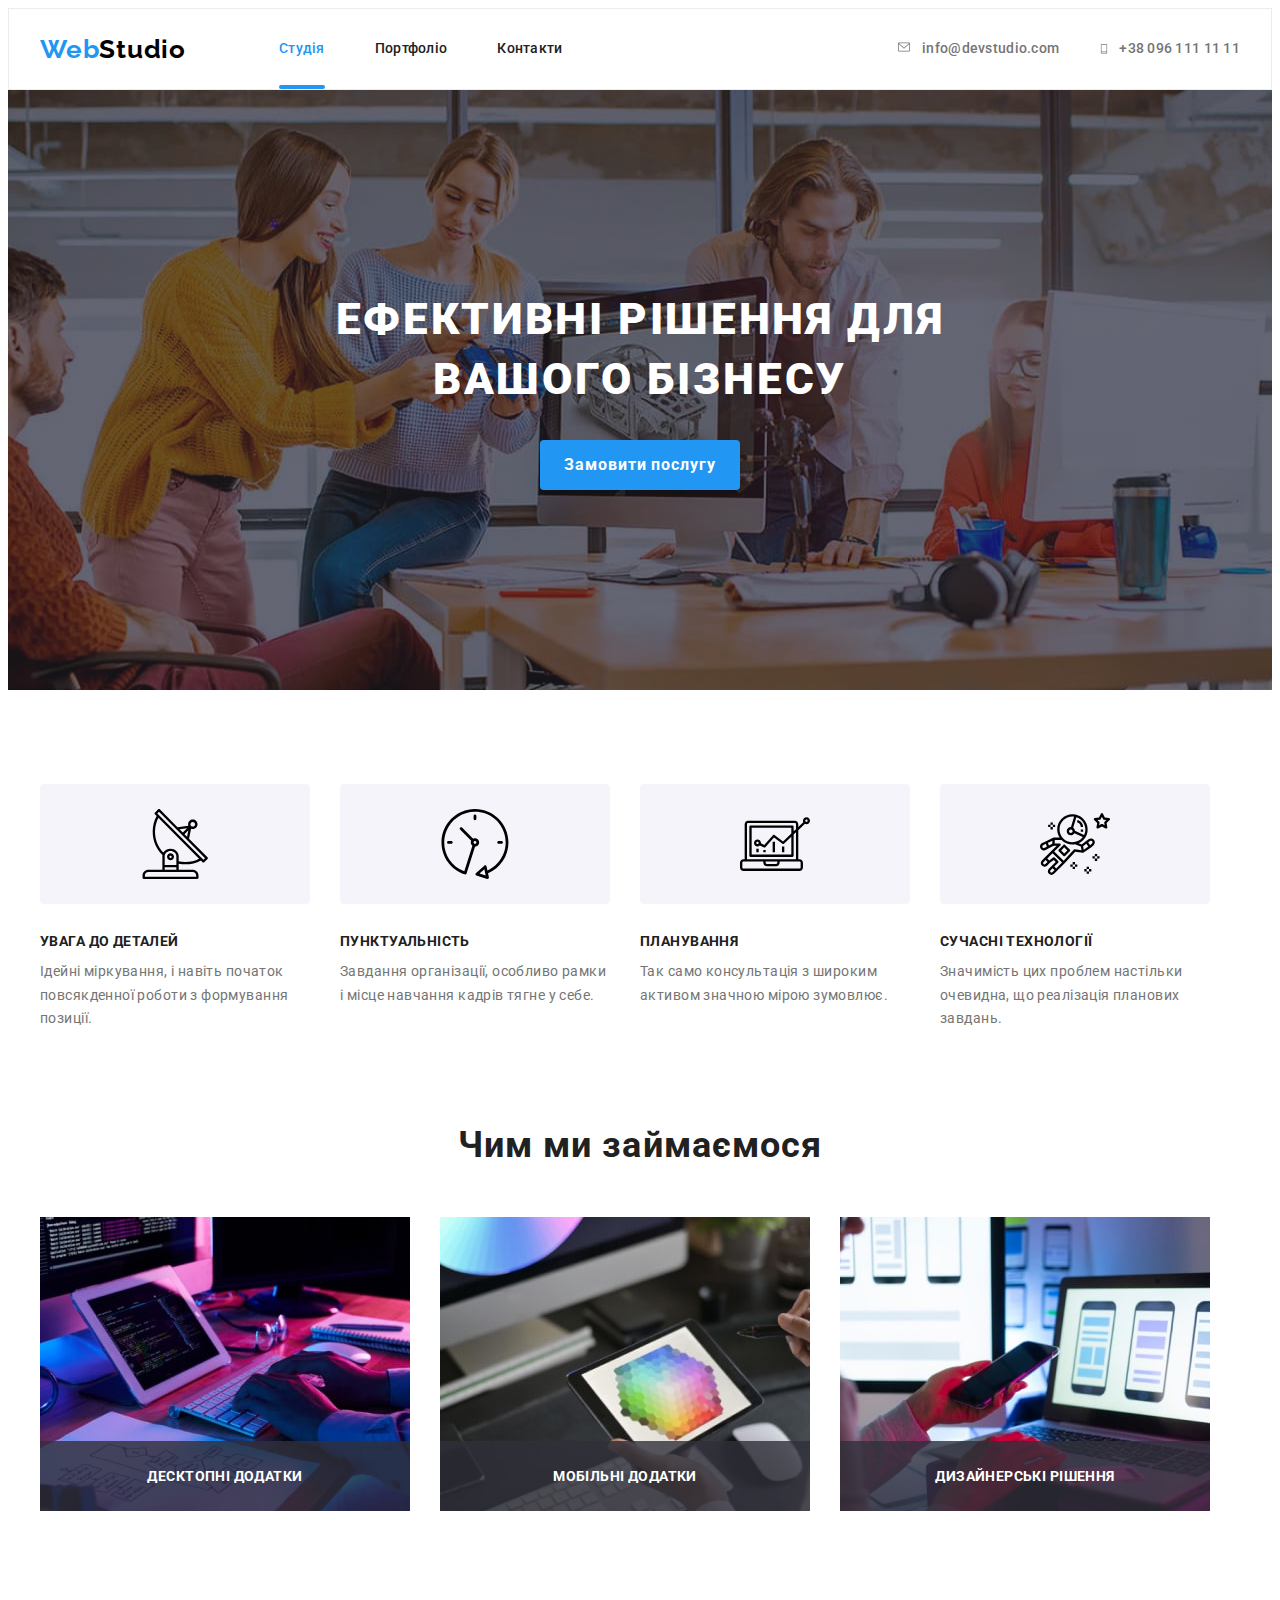
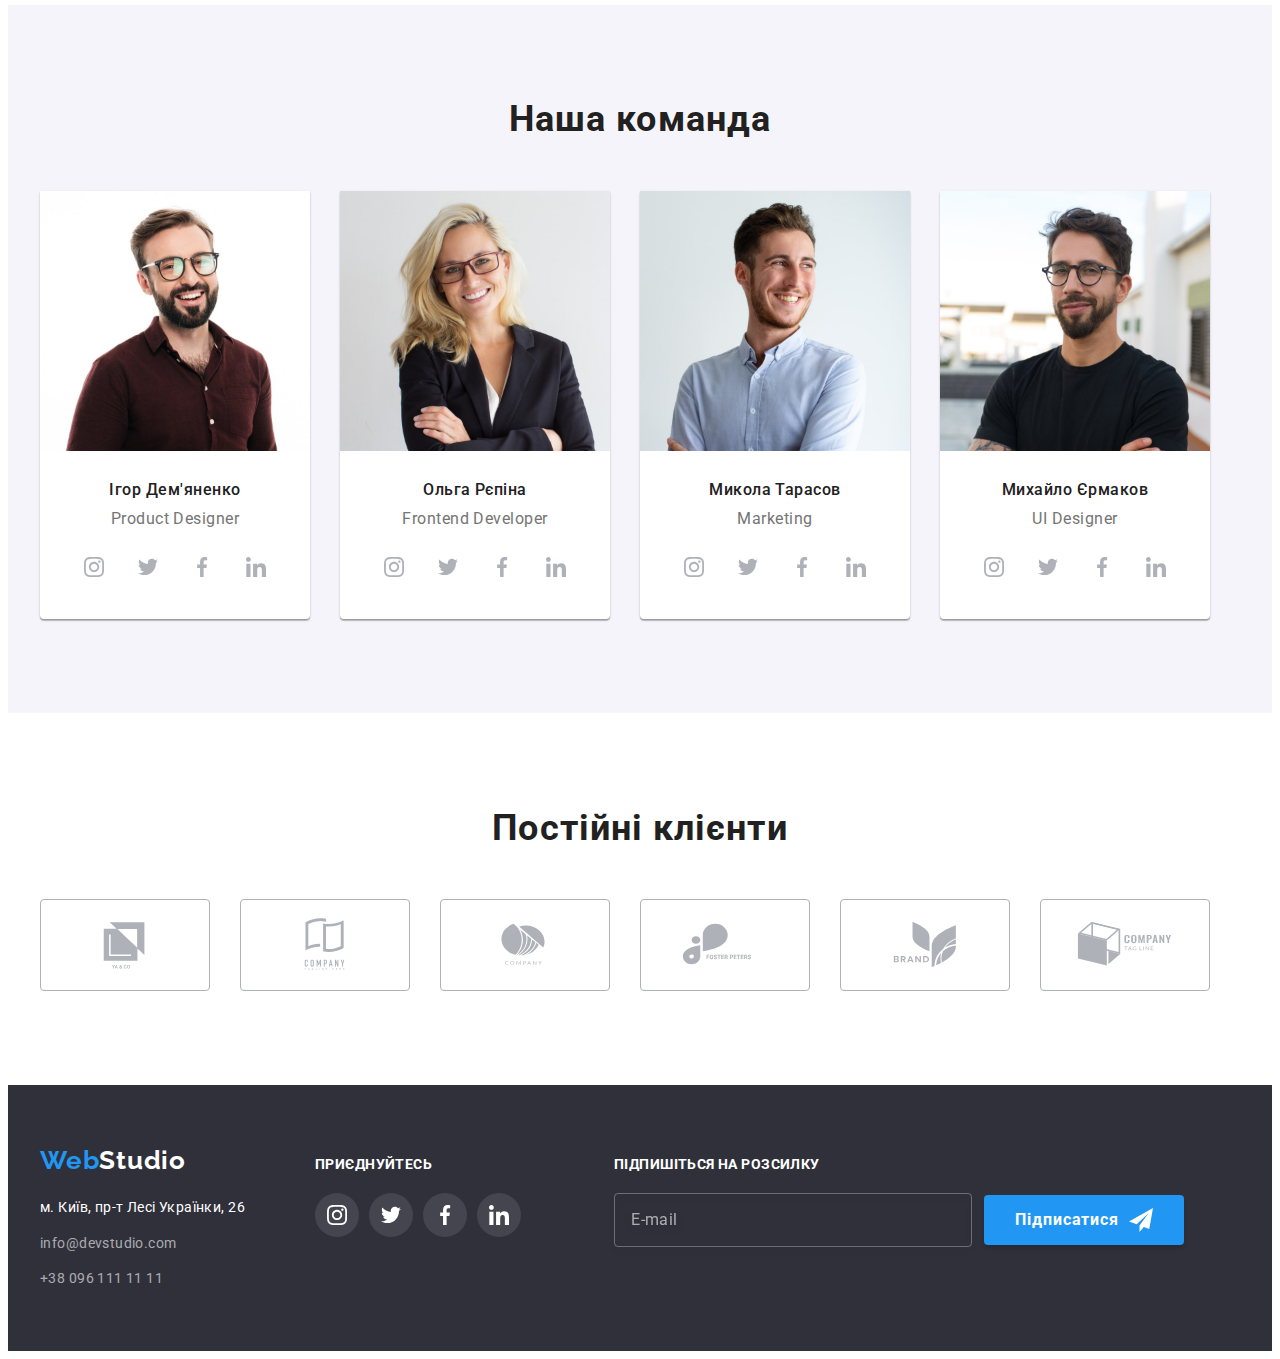
==== index.html @ 3e4cb51a "Add files via upload" ====
<!DOCTYPE html>
<html lang="uk">
<head>
    <meta charset="UTF-8">
    <meta http-equiv="X-UA-Compatible" content="IE=edge">
    <meta name="viewport" content="width=device-width, initial-scale=1.0">
    <title>Домашнє завдання 1 </title>
    
    <link rel="preconnect" href="https://fonts.googleapis.com">
    <link rel="preconnect" href="https://fonts.gstatic.com" crossorigin>
    <link href="https://fonts.googleapis.com/css2?family=Raleway:wght@700&family=Roboto:wght@400;500;700;900&display=swap"
        rel="stylesheet">
    <link rel="stylesheet" href="https://cdnjs.cloudflare.com/ajax/libs/modern-normalize/1.1.0/modern-normalize.min.css"
        integrity="sha512-wpPYUAdjBVSE4KJnH1VR1HeZfpl1ub8YT/NKx4PuQ5NmX2tKuGu6U/JRp5y+Y8XG2tV+wKQpNHVUX03MfMFn9Q=="
        crossorigin="anonymous" referrerpolicy="no-referrer" />
    <link rel="stylesheet" href="./styles.css">
    
</head>
<body>
    <header>
        <div class="container">
             <a href="" class="logo"> 
                <span class="logo-span"> Web</span>Studio
            </a>
            <nav>
               
               <ul class="header-link list">
                 <li class="link-line-header "><a href="./index.html"class="header-link-list current list  ">Студія</a>
                
                </li>
                 <li class="link-line-header"><a href="./portfolio.html"class="header-link-list  list">Портфоліо</a>
                 
                </li>
                 <li class="link-line-header"><a href=""class="header-link-list list ">Контакти</a>
                 
                </li>
               </ul>
            
             </nav>
        <div class="header-cont">
            <a href="mailto:info@devstudio.com" class="header-cont-soc-link-mail link">
            <svg width="16" height="12" class="header-cont-soc-items">
                <use href="./images/icons.svg.svg#icon-mail">
        
                </use>
            </svg>
             info@devstudio.com 
           </a>
         
         <a href="tel:+380961111111" class="header-cont-soc-link-tel link">
            <svg width="10" height="16" class="header-cont-soc-items">
                <use href="./images/icons.svg.svg#icon-tel">
        
                </use>
                
            </svg>
            +38 096 111 11 11
         </a>       
        </div>
    </header>
    <main>
        
        <section class="hero">
            <div class="container">
            <h1 class="title">
                Ефективні рішення для вашого бізнесу
            </h1>
            <button type="button" class="hero-btn btn" data-modal-open >
                Замовити послугу
            </button>
            </div>
        </section>
        
        <section class="about">
           <div class="container">
           <ul class="about-list">
            <li class="list about-list-hero">
                <a href="#" class="about-soc-link link">
                    <svg width="70" height="70" class="about-soc-items">
                        <use href="./images/icons.svg.svg#icon-About-1">
                
                        </use>
                    </svg>
                </a>
                <h3 class="about-title">УВАГА ДО ДЕТАЛЕЙ</h3>
                <p class="about-sub-title">Ідейні міркування, і навіть початок повсякденної роботи з формування позиції.</p>
            </li>
            <li class="list about-list-hero">
                <a href="#" class="about-soc-link link">
                    <svg width="70" height="70" class="about-soc-items">
                        <use href="./images/icons.svg.svg#icon-about-2">
                
                        </use>
                    </svg>
                </a>
                <h3 class="about-title">ПУНКТУАЛЬНІСТЬ</h3>
                <p class="about-sub-title">Завдання організації, особливо рамки і місце навчання кадрів тягне у себе.</p>
            </li>
            <li class="list about-list-hero">
                <a href="#" class="about-soc-link link">
                    <svg width="70" height="70" class="about-soc-items">
                        <use href="./images/icons.svg.svg#icon-about-3">
                
                        </use>
                    </svg>
                </a>
                <h3 class="about-title">ПЛАНУВАННЯ</h3>
                <p class="about-sub-title">Так само консультація з широким активом значною мірою зумовлює.</p>
            </li>
            <li class="list about-list-hero">
                <a href="#" class="about-soc-link link">
                    <svg width="70" height="70" class="about-soc-items">
                        <use href="./images/icons.svg.svg#icon-about-4">
                
                        </use>
                    </svg>
                </a>
                <h3 class="about-title">СУЧАСНІ ТЕХНОЛОГІЇ</h3>
                <p class="about-sub-title">Значимість цих проблем настільки очевидна, що реалізація планових завдань.</p>
            </li>
           </ul>
           </div>
        </section>
        <section class="about-us ">
            <div class="container">
            <h2 class="about-us-title">Чим ми займаємося</h2>
            <ul class="list img-list">
                <li class="img-about"> <img src="images/img-1.jpg" alt="Картинка де пишемо код" width="370" class="about-img img">
                <p class="text-img-about">Десктопні додатки</p>
                </li>
                <li class="img-about"> <img src="images/img-2.jpg" alt="Картинка де вибираємо колір" width="370" class="about-img img">
                <p class="text-img-about">Мобільні додатки</p>
                </li>
                <li class="img-about"> <img src="images/img-3.jpg" alt="Картинка де порівнюємо макет з написаним" width="370" class="about-img img">
                <p class="text-img-about">Дизайнерські рішення</p>
                </li>
                
            </ul>
            </div>
        </section>
        <section class="team">
            <div class="container">
            <h2 class="team-title"> Наша команда</h2>
                <ul class="list team-about">
                    <li class="team-list">
                        <img src="images/people_1-min.jpg" alt="Фото Ігор Дем'яненко" width="270" class="team-img img">
                        <div class="team-hero">
                        <h3 class="team-name">Ігор Дем'яненко</h3>
                        <p class="team-work">Product Designer</p>
                        <ul class="team-soc-list list">
                            <li class="team-soc-items">
                                <a href="#" class="team-soc-link link"> 
                                <svg width="20" height="20" class="soc-items">
                                     <use href="./images/icons.svg.svg#icon-instagram">
                                     </use>
                                </svg>
                                </a>
                            </li>
                            <li class="team-soc-items">
                                <a href="#" class="team-soc-link link">
                                <svg width="20" height="20" class="soc-items">
                                    <use href="./images/icons.svg.svg#icon-twitter">

                                    </use>
                                </svg>
                                </a>
                            </li>
                            <li class="team-soc-items">
                                <a href="#" class="team-soc-link link">
                                <svg width="20" height="20" class="soc-items">
                                    <use href="./images/icons.svg.svg#icon-facebook">

                                    </use>
                                </svg>
                                </a>
                            </li>
                            <li class="team-soc-items">
                                <a href="#" class="team-soc-link link">
                                <svg width="20" height="20" class="soc-items">
                                    <use href="./images/icons.svg.svg#icon-linkedin">

                                    </use>
                                </svg>
                                </a>
                            </li>
                        </ul>
                        </div>
                    </li>
                    <li class="team-list">
                        <img src="images/people_2-min.jpg" alt="Фото Ольга Рєпіна" width="270" class="team-img img">
                        <div class="team-hero">
                        <h3 class="team-name">Ольга Рєпіна</h3>
                        <p class="team-work">Frontend Developer</p>
                        <ul class="team-soc-list list">
                            <li class="team-soc-items">
                                <a href="#" class="team-soc-link link">
                                    <svg width="20" height="20" class="soc-items">
                                        <use href="./images/icons.svg.svg#icon-instagram">
                                        </use>
                                    </svg>
                                </a>
                            </li>
                            <li class="team-soc-items">
                                <a href="#" class="team-soc-link link">
                                    <svg width="20" height="20" class="soc-items">
                                        <use href="./images/icons.svg.svg#icon-twitter">
                        
                                        </use>
                                    </svg>
                                </a>
                            </li>
                            <li class="team-soc-items">
                                <a href="#" class="team-soc-link link">
                                    <svg width="20" height="20" class="soc-items">
                                        <use href="./images/icons.svg.svg#icon-facebook">
                        
                                        </use>
                                    </svg>
                                </a>
                            </li>
                            <li class="team-soc-items">
                                <a href="#" class="team-soc-link link">
                                    <svg width="20" height="20" class="soc-items">
                                        <use href="./images/icons.svg.svg#icon-linkedin">
                        
                                        </use>
                                    </svg>
                                </a>
                            </li>
                        </ul>
                        </div>
                    </li>
                    <li class="team-list">
                        <img src="images/people_3-min.jpg" alt="Фото Микола Тарасов" width="270" class="team-img img">
                        <div class="team-hero">
                        <h3 class="team-name">Микола Тарасов</h3>
                        <p class="team-work">Marketing</p>
                        <ul class="team-soc-list list">
                            <li class="team-soc-items">
                                <a href="#" class="team-soc-link link">
                                    <svg width="20" height="20" class="soc-items">
                                        <use href="./images/icons.svg.svg#icon-instagram">
                                        </use>
                                    </svg>
                                </a>
                            </li>
                            <li class="team-soc-items">
                                <a href="#" class="team-soc-link link">
                                    <svg width="20" height="20" class="soc-items">
                                        <use href="./images/icons.svg.svg#icon-twitter">
                        
                                        </use>
                                    </svg>
                                </a>
                            </li>
                            <li class="team-soc-items">
                                <a href="#" class="team-soc-link link">
                                    <svg width="20" height="20" class="soc-items">
                                        <use href="./images/icons.svg.svg#icon-facebook">
                        
                                        </use>
                                    </svg>
                                </a>
                            </li>
                            <li class="team-soc-items">
                                <a href="#" class="team-soc-link link">
                                    <svg width="20" height="20" class="soc-items">
                                        <use href="./images/icons.svg.svg#icon-linkedin">
                        
                                        </use>
                                    </svg>
                                </a>
                            </li>
                        </ul>
                        </div>
                    </li>
                    <li class="team-list">
                        <img src="images/people_4-min.jpg" alt="Фото Михайло Єрмаков" width="270" class="team-img img">
                        <div class="team-hero">
                        <h3 class="team-name">Михайло Єрмаков</h3>
                        <p class="team-work">UI Designer</p>
                        <ul class="team-soc-list list">
                            <li class="team-soc-items">
                                <a href="#" class="team-soc-link link">
                                    <svg width="20" height="20" class="soc-items">
                                        <use href="./images/icons.svg.svg#icon-instagram">
                                        </use>
                                    </svg>
                                </a>
                            </li>
                            <li class="team-soc-items">
                                <a href="#" class="team-soc-link link">
                                    <svg width="20" height="20" class="soc-items">
                                        <use href="./images/icons.svg.svg#icon-twitter">
                        
                                        </use>
                                    </svg>
                                </a>
                            </li>
                            <li class="team-soc-items">
                                <a href="#" class="team-soc-link link">
                                    <svg width="20" height="20" class="soc-items">
                                        <use href="./images/icons.svg.svg#icon-facebook">
                        
                                        </use>
                                    </svg>
                                </a>
                            </li>
                            <li class="team-soc-items">
                                <a href="#" class="team-soc-link link">
                                    <svg width="20" height="20" class="soc-items">
                                        <use href="./images/icons.svg.svg#icon-linkedin">
                        
                                        </use>
                                    </svg>
                                </a>
                            </li>
                        </ul>
                        </div>
                    </li>
                </ul>
            </div>
        </section>
        <section class="partners">
            <div class="container">
                <h2 class="partners-title"> Постійні клієнти </h2>
                <ul class="partners-list list">
                    <li class="partners-items">
                        <a href="#" class="partners-logo-link link">
                            <svg width="106" height="60" class="logo-items">
                        <use href="./images/icons.svg.svg#icon-partners-1">
                        </svg>
                        </use>
                        </a>
                    </li>
                    <li class="partners-items">
                        <a href="#" class="partners-logo-link link">
                            <svg width="106" height="60" class="logo-items">
                                <use href="./images/icons.svg.svg#icon-partners-2">
                            </svg>
                            </use>
                        </a>
                    </li>
                    <li class="partners-items">
                        <a href="#" class="partners-logo-link link">
                            <svg width="106" height="60" class="logo-items">
                                <use href="./images/icons.svg.svg#icon-partners-3">
                            </svg>
                            </use>
                        </a>
                    </li>
                    <li class="partners-items">
                        <a href="#" class="partners-logo-link link">
                            <svg width="106" height="60" class="logo-items">
                                <use href="./images/icons.svg.svg#icon-partners-4">
                            </svg>
                            </use>
                        </a>
                    </li>
                    <li class="partners-items">
                        <a href="#" class="partners-logo-link link">
                            <svg width="106" height="60" class="logo-items">
                                <use href="./images/icons.svg.svg#icon-partners-5">
                            </svg>
                            </use>
                        </a>
                    </li>
                    <li class="partners-items">
                        <a href="#" class="partners-logo-link link">
                            <svg width="106" height="60" class="logo-items">
                                <use href="./images/icons.svg.svg#icon-partners-6">
                            </svg>
                            </use>
                        </a>
                    </li>
                </ul>
            </div>
        </section>
    </main>
    <footer class="footer">
    <div class="container footer-dop">
            <div class="container-logo">
        <a class="logo-footer" href="">
            <span class="logo-span">Web</span>Studio
        </a>
        <address class="address address-hero">
            м. Київ, пр-т Лесі Українки, 26
        </address>
        <address>
            <a href="mailto:info@devstudio.com" class="footer-contact address-hero">info@devstudio.com</a>
            <a href="tel:+380961111111" class="footer-contact address-hero">+38 096 111 11 11</a>
        </address>
        </div>
        <div class="container-footer">
            <p class="footer-title">ПРИЄДНУЙТЕСЬ</p>
            <ul class="footer-soc list">
                
            <li class="footer-soc-items">
                <a href="#" class="footer-soc-link link">
                    <svg width="20" height="20" class="soc-items">
                        <use href="./images/icons.svg.svg#icon-instagram">
                        </use>
                    </svg>
                </a>
            </li>
            <li class="footer-soc-items">
                <a href="#" class="footer-soc-link link">
                    <svg width="20" height="20" class="soc-items">
                        <use href="./images/icons.svg.svg#icon-twitter">
            
                        </use>
                    </svg>
                </a>
            </li>
            <li class="footer-soc-items">
                <a href="#" class="footer-soc-link link">
                    <svg width="20" height="20" class="soc-items">
                        <use href="./images/icons.svg.svg#icon-facebook">
            
                        </use>
                    </svg>
                </a>
            </li>
            <li class="footer-soc-items">
                <a href="#" class="footer-soc-link link">
                    <svg width="20" height="20" class="soc-items">
                        <use href="./images/icons.svg.svg#icon-linkedin">
            
                        </use>
                    </svg>
                </a>
            </li>
            </ul>
        
        </div>
        <form action="">
            <div class="footer-soc-mail">
            <p class="footer-title">Підпишіться на розсилку</p>
            <div class="footer-mail">
            <input placeholder="E-mail" type="mail" id="mail" name="mail" class="footer-soc-mail-input">
            <button type="submit" class="button hero-btn footer-soc-mail-button">Підписатися
                <svg width="24" height="24" class="footer-soc-mail-svg">
                <use href="./images/icons.svg.svg#icon-send">
            
                </use>
            </svg>
            </button>
            </div>
        </div>

        </form>
    </footer>
    <div  class="backdrop is-hidden " data-modal>
        <div class="modal">
            <button class=" modal-close btn">
                <svg width="18" height="18" class="modal-svg-close" data-modal-close>
                    <use href="./images/icons.svg.svg#icon-close-modal">

                    </use>
                </svg>
            </button>
            <p class="modal-hedding">Залиште свої дані, ми вам передзвонимо</p>
            <form action="">
                <div class="modal-input-group">
                <label for="name">Ім'я</label>
                <div class="modal-svg">
                <input type="text" class="modal-input" name="name" id="name" required>
                
                <svg width="15" height="12" class="modal-input-items">
                 <use href="./images/icons.svg.svg#icon-modal-name">
            
                 </use>
                </svg>
                </div>
                </div>
                <div class="modal-input-group">
                <label for="tel">Телефон</label>
                <div class="modal-svg">
                <input type="tel" class="modal-input" name="tel" id="tel" required>
                <svg width="15" height="12" class="modal-input-items">
                    <use href="./images/icons.svg.svg#icon-modal-tel">
                
                    </use>
                </svg>
                </div>
                </div>
                <div class="modal-input-group">
                <label for="mail">Пошта</label>
                <div class="modal-svg">
                <input type="email" class="modal-input" name="mail" id="mail" required>
                <svg width="15" height="12" class="modal-input-items">
                    <use href="./images/icons.svg.svg#icon-modal-mail">
                
                    </use>
                </svg>
                </div>
                </div>
                <div class="modal-input-group">
                <label for="coment">Коментар</label>
                <textarea class="modal-coment" name="coment" id="coment" placeholder="Введіть текст"></textarea>
                </div>
                <div class="modal-input-group ">
                    <input type="checkbox" name="politic" id="politic" class="modal-politic-check visually-hidden"  >
                    <label for="politic" class="modal-politic">Погоджуюся з розсилкою та приймаю <a href="" class="modal-politic-contract">Умови договору</a></label>
                    
                </div>
                <button type="submit" class="hero-btn btn-modal button">Відправити</button>
            </form>
        </div>
        
    </div>
    <script src="./modal.js">

    </script>
</body>
</html>
---- styles.css ----
p, 
h1, 
h2,
h3, 
h4, 
h5, 
h6 {
    margin: 0px;
}

ul, 
ol{
    margin: 0px;
    padding-left: 0px;
}

img{
    display: block;
}

body {
    font-family: "Roboto", sans-serif;
    color: #212121;
}

.container {
    width: 1200px;
    padding: 0px 15px;
    margin: 0 auto;
}

:root{
    --link-color: #2196F3; 
    --primery-color: #FFFFFF;
    --time-function: cubic-bezier(0.4, 0, 0.2, 1);
    
}
a{
    text-decoration: none;
    display: block;
 
}
.list{
    list-style: none;
   
}

button {
    cursor: pointer;
    border: none;
    
}

.visually-hidden {
    position: absolute;
    width: 1px;
    height: 1px;
    margin: -1px;
    border: 0;
    padding: 0;
    white-space: nowrap;
    overflow: hidden;
    opacity: 0;
}
/* -----------HEADER----------- */

header{
    
    
    border: 1px solid #ECECEC;
}

header .container{
    display: flex;
    align-items: center;
}

.logo{
    font-family: 'Raleway';
    font-weight: 700;
    font-size: 26px;
    line-height: 1.19;
    letter-spacing: 0.03em;
    color: #000000;
    margin-right: 93px;
}
.logo-span{
    color:var(--link-color);
}

.header-link-list {
        font-family: 'Roboto';
        font-weight: 500;
        font-size: 14px;
        line-height: 1.14;
        letter-spacing: 0.02em;
        color: #212121;
        padding: 32px 0;
        display: block;
        position: relative;
}




.link-line-header{
    position: relative;
}

.header-cont-soc-items:hover,
.header-cont-soc-items:focus{
    color:var(--link-color);
}

.header-link{
        font-family: 'Roboto';
        font-weight: 500;
        font-size: 14px;
        line-height: 1.14;
        letter-spacing: 0.02em;
        color: #757575;
        display: flex;
       
       
        
}

.header-link >li:not(:last-child) {
    margin-right: 50px;
}


.header-link-list:focus,
.header-link-list:hover{
    color: var(--link-color);
}

.current{
    content: '';
    color: #2196F3;
       

}


.header-link-list.current::after{
     content: '';
        position: absolute;
        width: 100%;
        height: 4px;
        color: #2196F3;
        background-color: #2196F3;
        border-radius: 2px;
        bottom: 0;
        left: 0;
      opacity: 1;
}


.header-cont{
    margin-left: auto;
    display: flex;
}

.header-cont-soc-link-tel{
    display: flex;
    color: #757575;
    font-family: 'Roboto';
    font-weight: 500;
    font-size: 14px;
    line-height: 1.14;
    letter-spacing: 0.02em;
    transition: color 250ms var(--time-function), background-color 250ms var(--time-function), box-shadow 250ms var(--time-function);
    
        
}

.header-cont-soc-link-mail {
    display: flex;
    color: #757575;
    font-family: 'Roboto';
    font-weight: 500;
    font-size: 14px;
    line-height: 1.14;
    letter-spacing: 0.02em;
    margin-right: 40px;
    transition: color 250ms var(--time-function), background-color 250ms var(--time-function), box-shadow 250ms var(--time-function);
   
     
}

.header-cont-soc-link-mail:hover,
.header-cont-soc-link-mail:focus{
    color: var(--link-color);
}

.header-cont-soc-link-tel:hover,
.header-cont-soc-link-tel:focus{
    color: var(--link-color);
}

.header-cont-soc-items{
    fill: currentColor;
    margin-right: 10px;
    transition: color 250ms var(--time-function), background-color 250ms var(--time-function), box-shadow 250ms var(--time-function);}


/* ----------MAIN---------- */

.hero{
    background: #2F303A;
    padding-top: 200px;
    padding-bottom: 200px;
    background-image: linear-gradient(rgba(47, 48, 58, 0.4), rgba(47, 48, 58, 0.4)),
     url("./images/background-img-hero.jpg");
    background-repeat: no-repeat;
    background-size: cover;
    background-position: center;
    background-color: #C4C4C4;;
    
    
}
.title{
        font-weight: 900;
        font-size: 44px;
        line-height: 1.36;
        text-align: center;
        letter-spacing: 0.06em;
        text-transform: uppercase;
        color: var(--primery-color);
        max-width: 696px;
        margin: 0 auto;
        margin-bottom: 30px;

        
}

.hero-btn{
        font-family: 'Roboto';
        font-style: normal;
        font-weight: 700;
        font-size: 16px;
        line-height: 1.88;
        align-items: center;
        text-align: center;
        letter-spacing: 0.06em;
        color: var(--primery-color);
        min-width: 200px;
        margin: 0 auto;
        box-shadow: 0px 4px 4px rgba(0, 0, 0, 0.15);
        height: 50px;
        background-color: #2196F3;
    transition: color 250ms var(--time-function), background-color 250ms var(--time-function), box-shadow 250ms var(--time-function);
}

button{
    border-radius: 4px;
    display: block;
    
    
    
}

.hero-btn:hover,
.hero-btn:focus{
    background: #188CE8;
    box-shadow: 0px 4px 4px rgba(0, 0, 0, 0.15);
    border-radius: 4px;
}

/* -----------ABOUT----------- */

.about{
    padding-top: 94px;
    padding-bottom: 94px;
    
    
    
}

.about-list{
    display: flex;
}

.about-list>.list:not(:last-child){
    margin-right: 30px;
}
.about-title{
        font-size: 14px;
        line-height: 1.14;
        letter-spacing: 0.03em;
        text-transform: uppercase;
        margin-bottom: 10px;
}
.about-sub-title{
        font-size: 14px;
        line-height: 1.71;
        letter-spacing: 0.03em;
        color: #757575;
        
}

.about-list-hero{
    width: 270px;
}

.about-soc-link{
    display: flex;
    justify-content: center;
    align-items: center;
    width: 270px;
    height: 120px;
    left: 815px;
    top: 774px;
    background: #F5F4FA;
    border-radius: 4px;  
    margin-bottom: 30px;
}



/* -----------ABOUT-US----------- */

.about-us{
    padding-bottom: 94px;
  
}

.about-us-title{
        font-size: 36px;
        line-height: 1.16;
        text-align: center;
        letter-spacing: 0.03em;
        margin-bottom: 50px;
}

.img-list{
    display: flex;
}

.img-list>li:not(:last-child){
    margin-right: 30px;
}

.img-about{
    position: relative;
}

.text-img-about{
    position: absolute;
    display: flex;
    left: 0;
    bottom: 0;
    width: 370px;
    height: 70px;
    background: rgba(47, 48, 58, 0.8);
    font-weight: 700;
    font-size: 14px;
    line-height: 16px;
    text-align: center;
    letter-spacing: 0.03em;
    text-transform: uppercase;
    color: #FFFFFF;
    align-items: center;
    justify-content: center;
}
/* -----------TEAM----------- */

.team {
    padding-top: 94px;
    padding-bottom: 94px;
    background-color: #F5F4FA;
    
}

.team-about{
    display: flex;
}

.list>.team-list:not(:last-child){
margin-right: 30px;
}

.team-soc-list{
    display: flex;
    justify-content: center;
    align-items: center;
}

.team-soc-items{
    width: 44px;
    height: 44px;
}

.team-soc-items:not(:last-child) {
    margin-right: 10px;
}

.team-soc-link{
    width: 100%;
    height: 100%;
    display: flex;
    border-radius: 50%;
    justify-content: center;
    align-items: center;
    color: #AFB1B8;
    transition: color 250ms var(--time-function), background-color 250ms var(--time-function), box-shadow 250ms var(--time-function);
    
}

.team-soc-link:hover{
    background-color: #2196F3;
    color: #FFFFFF;
}

.team-soc-link:focus {
    background-color: #2196F3;
    color: #FFFFFF;
}

.soc-items{
    fill:currentColor;
    transition: color 250ms var(--time-function), background-color 250ms var(--time-function), box-shadow 250ms var(--time-function);
}



.team-title {
        font-size: 36px;
        line-height: 1.16;
        text-align: center;
        letter-spacing: 0.03em;
        margin-bottom: 50px;
}

.team-list{
    background-color: #FFFFFF;
    box-shadow: 0px 1px 3px rgba(0, 0, 0, 0.12), 0px 1px 1px rgba(0, 0, 0, 0.14), 0px 2px 1px rgba(0, 0, 0, 0.2);
    border-radius: 0px 0px 4px 4px;
}

.team-name{
        font-weight: 500;
        font-size: 16px;
        line-height: 1.18;
        text-align: center;
        letter-spacing: 0.03em;
        margin-bottom: 10px;

}

.team-work{
        font-size: 16px;
        line-height: 1.18;
        text-align: center;
        letter-spacing: 0.03em;
        color: #757575;
        margin-bottom: 16px;
        
}

.team-hero{
    padding: 30px 0;
}


/* -----------PARTNERS----------- */


.partners {
    padding-top: 94px;
    padding-bottom: 94px;
    
}

.partners-list{
    display: flex;

}

.partners-title{
    font-size: 36px;
    line-height: 42px;
    text-align: center;
    letter-spacing: 0.03em;
    color: #212121;
    margin-bottom: 50px;
}
.partners-items:not(:last-child){
    margin-right: 30px;
}

.partners-items{
   
}

.partners-logo-link{
    color: #AFB1B8;
    width: 170px;
    height: 92px;
    display: flex;
    align-items: center;
    justify-content: center;
    box-sizing: border-box;
    border: 1px solid #AFB1B8;
    border-radius: 4px;
    transition: color 250ms var(--time-function), background-color 250ms var(--time-function), box-shadow 250ms var(--time-function), border-color 250ms var(--time-function);
}

.partners-logo-link:hover,
.partners-logo-link:focus {
    color: #2196F3;
    border-color: #2196F3;
}

.logo-items{
    fill: currentColor;
    transition: color 250ms var(--time-function), background-color 250ms var(--time-function), box-shadow 250ms var(--time-function);
}

/* -----------FOOTER----------- */

.footer{
        font-family: 'Raleway';
        font-weight: 700;
        font-size: 26px;
        line-height: 1.19;
        letter-spacing: 0.03em;
        background-color: #2F303A;
        padding: 60px 0;
}

.address{
        font-family: 'Roboto';
        font-style: normal;
        font-weight: 400;
        font-size: 14px;
        line-height: 1.71;
        letter-spacing: 0.03em;
        color: var(--primery-color);
        
}


.footer-contact{
        font-family: 'Roboto';
        font-style: normal;
        font-weight: 400;
        font-size: 14px;
        line-height: 1.71;
        letter-spacing: 0.03em;
        color: rgba(255, 255, 255, 0.6);
        transition: color 250ms var(--time-function), background-color 250ms var(--time-function), box-shadow 250ms var(--time-function);
}

.footer-contact:hover,
.footer-contact:focus{
    color: var(--link-color);
}

.logo-footer {
    color: #FFFFFF;
    margin-bottom: 20px;
}

.address-hero:not(:last-child) {
    margin-bottom: 12px;
}

.footer-soc{
    display: flex;
    
}

.container-footer{
    display: inline-block;
}

.container-logo{
    display: inline-block;
    margin-right: 70px;
}

.footer-dop{
    display: flex;
    align-items: baseline;
}

.footer-soc-items:not(:last-child){
    margin-right: 10px;
}

.footer-soc-link{
    color: #FFFFFF;
    background: rgba(255, 255, 255, 0.1);
    width: 44px;
    height: 44px;
    display: flex;
    align-items: center;
    justify-content: center;
    box-sizing: border-box;
    border-radius: 50px;
    transition: color 250ms var(--time-function), background-color 250ms var(--time-function), box-shadow 250ms var(--time-function);
}

 .footer-soc-items{
    margin-top: 20px;
 }


 .footer-soc-link:hover,
 .footer-soc-link:focus {
    background: #2196F3;
 }

 .footer-title{
    font-family: 'Roboto';
        font-style: normal;
        font-weight: 700;
        font-size: 14px;
        line-height: 1.14;
        letter-spacing: 0.03em;
        text-transform: uppercase;
        color: #FFFFFF;
 }

 .footer-soc-mail{
    display: block;
    margin-left: 93px;
    width: 570px;
    height: 86px;
    position: relative;
 }

 .footer-mail{
    display: flex;
    align-items: center;
    justify-content: center;
    margin-top: 20px;
 }

 .footer-soc-mail-input{
    display: flex;
    width: 358px;
    height: 50px;
    border: 1px solid rgba(255, 255, 255, 0.3);
    background-color: transparent;
    filter: drop-shadow(0px 4px 4px rgba(0, 0, 0, 0.15));
    border-radius: 4px;
    padding-left: 16px;
    align-items: center;
    justify-content: center;
    font-family: 'Roboto';
    font-style: normal;
    font-weight: 400;
    font-size: 16px;
    line-height: 1.25;
    letter-spacing: 0.03em;
    color: rgba(255, 255, 255, 0.6);
    cursor: pointer;
    
 }

 .footer-soc-mail-input:focus,
 .footer-soc-mail-input:hover{
    outline: transparent;
 }

 .footer-soc-mail-input::placeholder{
    
    color: rgba(255, 255, 255, 0.6);

 }

 .footer-soc-mail label{
        font-family: 'Roboto';
        font-style: normal;
        font-weight: 700;
        font-size: 14px;
        line-height: 16px;
        letter-spacing: 0.03em;
        text-transform: uppercase;
    
        color: #FFFFFF;
 }

 .footer-soc-mail-button{
    display: flex;
    justify-content: center;
    align-items: center;
    bottom: 0;
    right: 0;
    margin-left: 12px;
    

}




 .footer-soc-mail-svg{
    fill: #FFFFFF;
    margin-left: 10px;
   
 }
/* ----------PORTFOLIO-hero---------- */


.portfolio-hero{
    padding-top: 94px;
    margin-bottom: 94px;
}


.portfolio-list{
    display: flex;
    width: 569px;
    margin: 0px auto 50px;
    
}

.portfolio-btn {
        font-family: 'Roboto';
        font-style: normal;
        font-weight: 500;
        font-size: 16px;
        text-align: center;
        letter-spacing: 0.03em;
        color: #212121;
        background-color: #F5F4FA;
        padding: 6px 22px;
        height: 38px;
        white-space: nowrap;
        border: none;
        transition: color 250ms var(--time-function), background-color 250ms var(--time-function), box-shadow 250ms var(--time-function);
        
}

.portfolio-btn:hover,
.portfolio-btn:focus {
    color: #FFFFFF;;
    background-color: #2196F3;
    box-shadow: 0px 3px 1px rgba(0, 0, 0, 0.1), 0px 1px 2px rgba(0, 0, 0, 0.08), 0px 2px 2px rgba(0, 0, 0, 0.12);
    border-radius: 4px;
}
.portfolio-list >li:not(:last-child){
    margin-right: 8px;
}


/* -----------PORTFOLIO-CATEGORY----------- */


.category-list {
    width: 370px;
    height: 404px;
    margin-left: 30px;
    margin-bottom: 30px;
    transition: color 250ms var(--time-function), background-color 250ms var(--time-function), box-shadow 250ms var(--time-function);
}

.category-list:hover,
.category-list:focus {
    box-shadow: 0px 1px 1px rgba(0, 0, 0, 0.12), 0px 4px 4px rgba(0, 0, 0, 0.06), 1px 4px 6px rgba(0, 0, 0, 0.16);
}

.about-category-hero {
    position: relative;
    width: 100%;
    overflow: hidden;

}

.text-about-category-hero {
    position: absolute;
    background: rgba(33, 150, 243, 0.9);
    font-weight: 400;
    font-size: 18px;
    line-height: 28px;
    letter-spacing: 0.03em;
    color: #FFFFFF;
    width: 100%;
    height: 100%;
    top: 0;
    left: 0;
    padding: 63px 24px;
    transform: translateY(100%);
    transition: transform 250ms var(--time-function);

}

.about-category-hero:hover .text-about-category-hero,
.about-category-hero:focus .text-about-category-hero {

    transform: translateY(0);

}

.category-name {
    font-weight: 700;
    font-size: 18px;
    line-height: 2;
    letter-spacing: 0.06em;

}

.category-work {
    font-size: 16px;
    line-height: 1.88;
    letter-spacing: 0.03em;
    color: #757575;
}

.category-hero {

    display: flex;
    flex-wrap: wrap;
    margin-left: -30px;
    margin-bottom: -30px;
}

.category-list-hero {
    padding: 20px 24px;
    background: #FFFFFF;
    border: 1px solid #EEEEEE;
}

/* -----------BACKDROP----------- */

.backdrop{
    position: fixed;
    width: 100%;
    height: 100%;
    top: 0;
    left: 0;
    background-color: rgba(0, 0, 0, 0.2);;
    transition: opacity 250ms var(--time-function);
    

}

.backdrop.is-hidden{
    opacity: 0;
    pointer-events: none;
    

}

.backdrop.is-hidden .modal{
    
    transform: translate(-50%, -50%) scale(0,5);
  

}

.modal{
    position: absolute;
    min-width: 528px;
    min-height: 581px;
    top: 50%;
    left: 50%;
    transform: translate(-50%, -50%) scale(1);
    transition: translate 60ms var(--time-function);
    background: #FFFFFF;
    box-shadow: 0px 1px 3px rgba(0, 0, 0, 0.12), 0px 1px 1px rgba(0, 0, 0, 0.14), 0px 2px 1px rgba(0, 0, 0, 0.2);
    border-radius: 4px;
    padding: 40px ;
   
}

.modal-close{
    width: 30px;
    height: 30px;
    position: absolute;
    box-sizing: border-box;
    top: 8px;
    right: 8px;
    background: #FFFFFF;
    border: 1px solid rgba(0, 0, 0, 0.1);
    border-radius: 50%;
    display: flex;
    align-items: center;
    justify-content: center;
    
}

.modal-svg-close{
    transition: fill 250ms var(--time-function), background-color 250ms var(--time-function), box-shadow 250ms var(--time-function);
}



.modal-svg-close:hover,
.modal-svg-close:focus{
    fill: #2196F3;
}

.modal-hedding{
        font-family: 'Roboto';
        font-style: normal;
        font-weight: 700;
        font-size: 20px;
        line-height: 1.15;
        text-align: center;
        letter-spacing: 0.03em;
        color: #212121;
        margin-bottom: 12px;
}
.modal-input{
    display: flex;
    border: 1px solid rgba(33, 33, 33, 0.2);
    border-radius: 4px;
    width: 448px;
    height: 40px;
    padding-left: 42px;
    transition: color 250ms var(--time-function), background-color 250ms var(--time-function), border-colo 250ms var(--time-function);
}

.modal-input:focus,
.modal-input:hover{
    cursor: pointer;
    border-color: #2196F3 ;
outline: transparent;}

.modal-input:focus + svg,
.modal-input:hover + svg {

    fill: #2196F3;
    
}


.modal-input-group{
margin-bottom: 10px;

}
.modal-input-group label{
  display: block;
  font-weight: 400;
  font-size: 12px;
  line-height: 1.16;
  letter-spacing: 0.01em;
  color: #757575;
  margin-bottom: 4px;
}

.modal-coment{
    border: 1px solid rgba(33, 33, 33, 0.2);
    border-radius: 4px;
    width: 448px;
    height: 120px;
    resize: none;
    padding: 12px 16px;
    font-weight: 400;
    font-size: 12px;
    line-height: 1.16;
    letter-spacing: 0.01em;
    color: black;
}

.modal-coment:focus,
.modal-coment:hover{
    outline: transparent;
}
.modal-coment::placeholder{
        color: rgba(117, 117, 117, 0.5);
}

.modal-svg{
    position: relative;
}

.modal-input-items{
    position: absolute;
    top: 50%;
    left: 15px;
    transform: translateY(-50%);
    transition: fill 250ms var(--time-function), background-color 250ms var(--time-function), box-shadow 250ms var(--time-function);
}

.modal-politic{
        font-weight: 400;
        font-size: 14px;
        line-height: 1.71;
        letter-spacing: 0.03em;
        color: #757575;
        white-space: nowrap;
}

.modal-politic::before{
    content: "";
    width: 16px;
    height: 15px;
    display: block;
    border: 2px solid #212121;
    border-radius: 2px;
    margin-right: 8px;
    margin-left: 12px;
}

.modal-politic-contract{
    text-decoration: underline;
    color: #2196F3;
    margin-left: 7px;
}

label.modal-politic{
    display: flex;
    margin-top: 20px;
    font-size: 14px;
}

.modal-politic-check:checked + label::before{
    background-color: #2196F3;
    border: none;
    background-image: url(/images/check.svg);
    background-repeat: no-repeat;
    background-position: center;
}

.modal-input-group + button {
    margin-top: 30px;
}

.btn-modal{
    border: none;

}
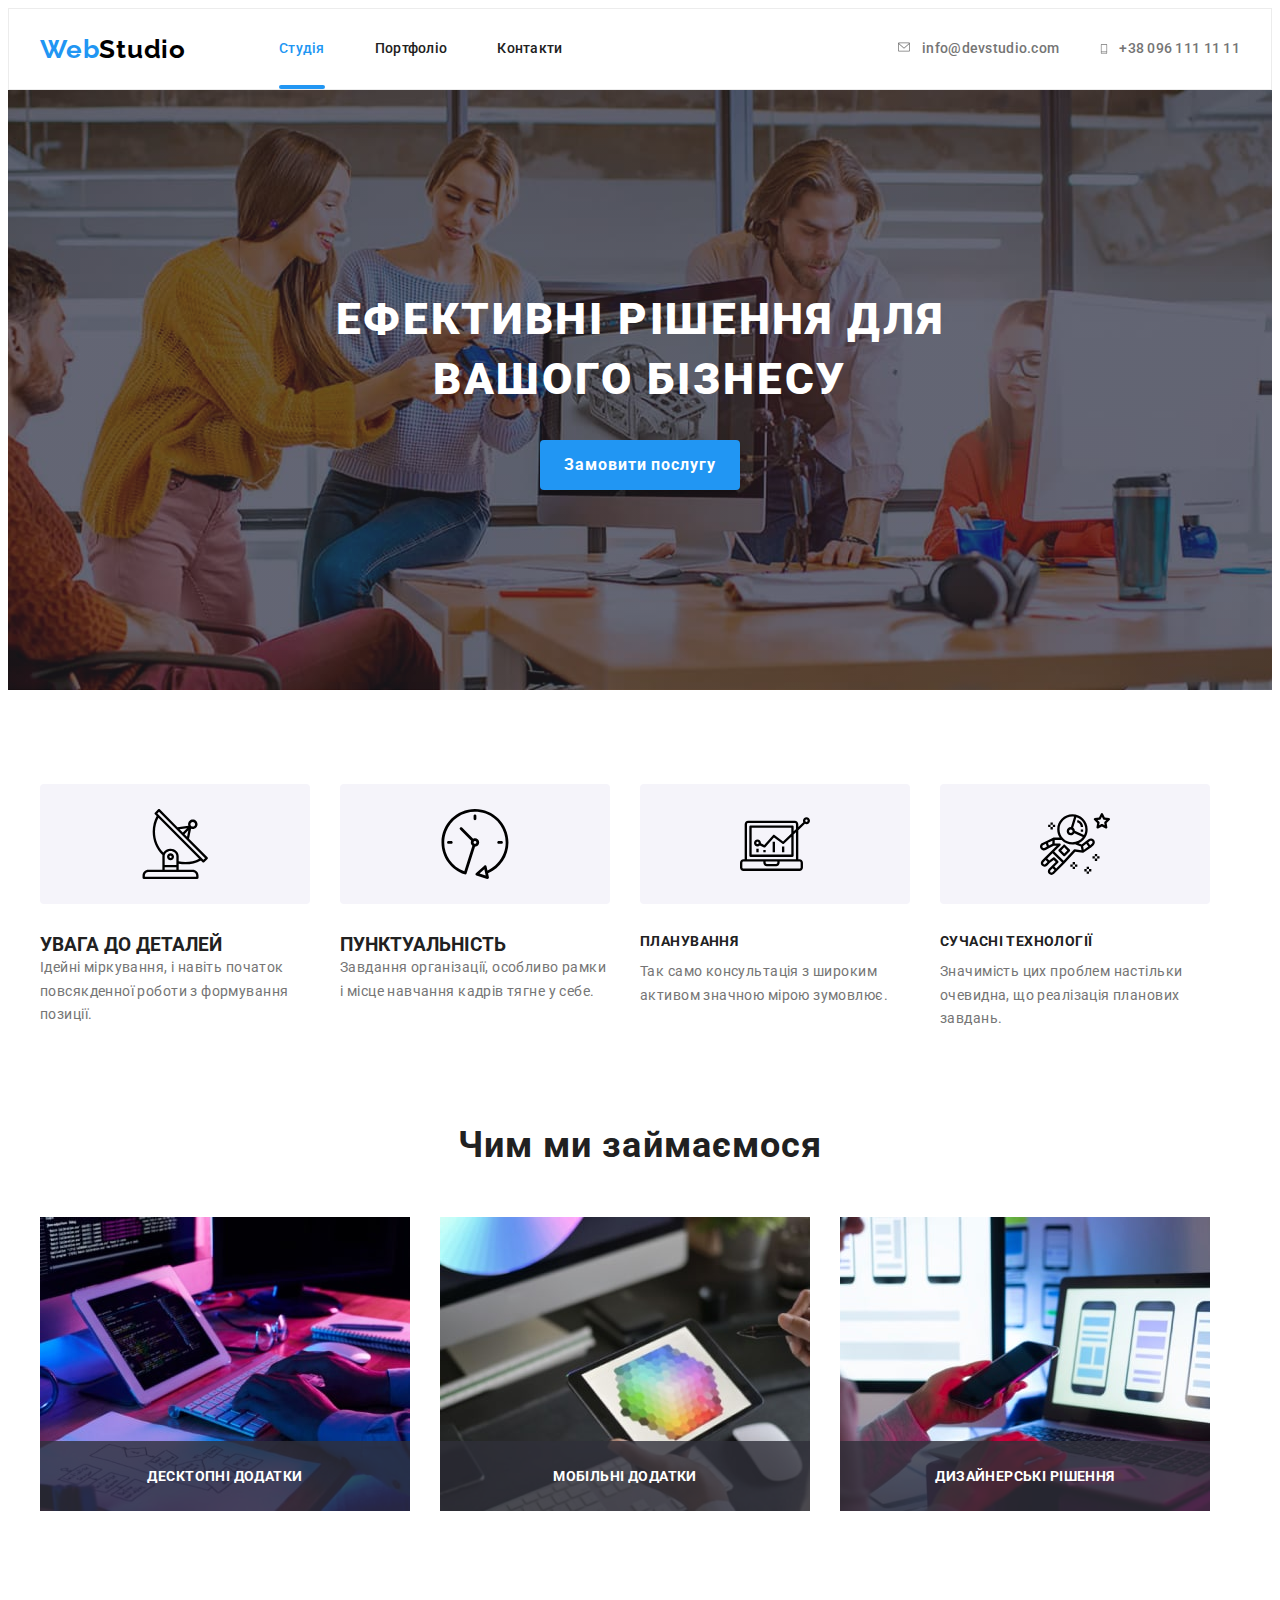
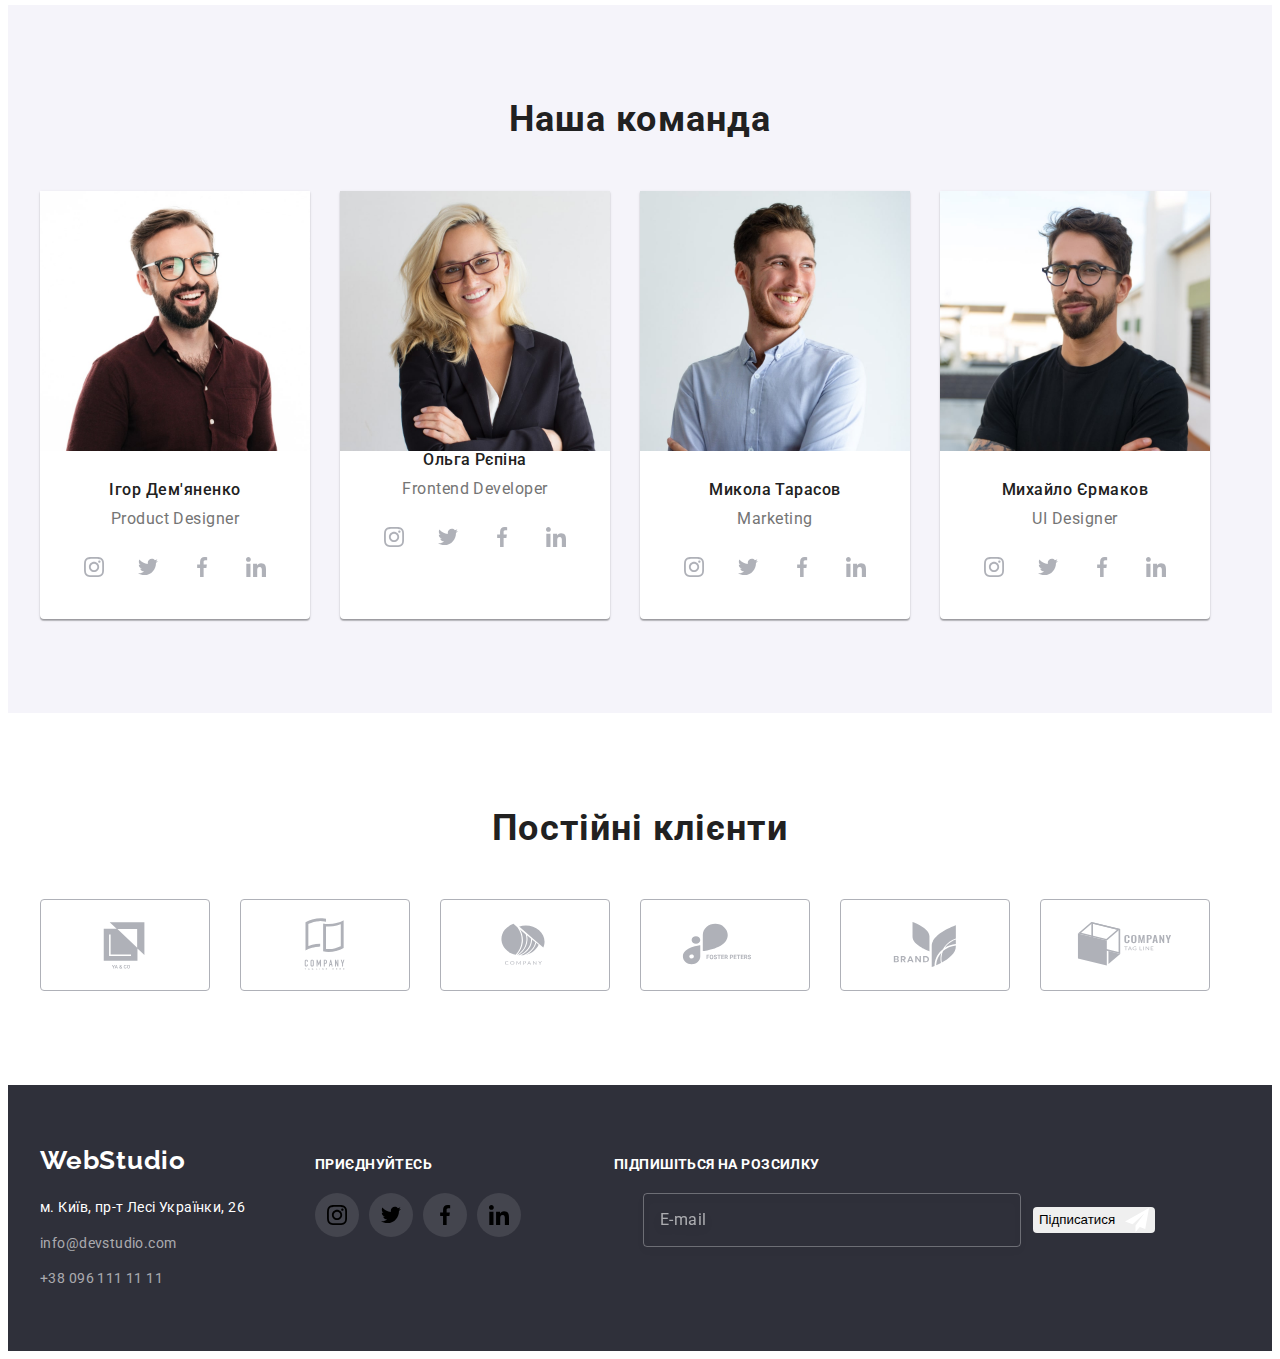
==== commit 29701dde: "add" ====
--- a/index.html
+++ b/index.html
@@ -20,52 +20,51 @@
     <header>
         <div class="container">
              <a href="" class="logo"> 
-                <span class="logo-span"> Web</span>Studio
+                <span class="logo__text"> Web</span>Studio
             </a>
-            <nav>
-               
-               <ul class="header-link list">
-                 <li class="link-line-header "><a href="./index.html"class="header-link-list current list  ">Студія</a>
+            
+            <nav class="navigation">
+               <ul class="navigation__list list">
+                 <li class="navigation__item "><a href="./index.html"class="navigation__link current list  ">Студія</a>
                 
                 </li>
-                 <li class="link-line-header"><a href="./portfolio.html"class="header-link-list  list">Портфоліо</a>
+                 <li class="navigation__item"><a href="./portfolio.html"class="navigation__link  list">Портфоліо</a>
                  
                 </li>
-                 <li class="link-line-header"><a href=""class="header-link-list list ">Контакти</a>
+                 <li class="navigation__item"><a href=""class="navigation__link list ">Контакти</a>
                  
                 </li>
                </ul>
             
              </nav>
-        <div class="header-cont">
-            <a href="mailto:info@devstudio.com" class="header-cont-soc-link-mail link">
-            <svg width="16" height="12" class="header-cont-soc-items">
-                <use href="./images/icons.svg.svg#icon-mail">
+            <div class="contacts">
+                 <a href="mailto:info@devstudio.com" class="contacts__link-mail link">
+                    <svg width="16" height="12" class="contacts__icon">
+                      <use href="./images/icons.svg.svg#icon-mail">
         
-                </use>
-            </svg>
-             info@devstudio.com 
-           </a>
+                      </use>
+                    </svg>
+                info@devstudio.com 
+                 </a>
          
-         <a href="tel:+380961111111" class="header-cont-soc-link-tel link">
-            <svg width="10" height="16" class="header-cont-soc-items">
-                <use href="./images/icons.svg.svg#icon-tel">
+                 <a href="tel:+380961111111" class="contacts__link-tel link">
+                    <svg width="10" height="16" class="contacts__icon">
+                      <use href="./images/icons.svg.svg#icon-tel">
         
-                </use>
-                
-            </svg>
-            +38 096 111 11 11
-         </a>       
+                      </use>
+                    </svg>
+                 +38 096 111 11 11
+                 </a>       
         </div>
     </header>
     <main>
         
         <section class="hero">
             <div class="container">
-            <h1 class="title">
+            <h1 class="hero__title">
                 Ефективні рішення для вашого бізнесу
             </h1>
-            <button type="button" class="hero-btn btn" data-modal-open >
+            <button type="button" class="hero__btn btn" data-modal-open >
                 Замовити послугу
             </button>
             </div>
@@ -73,66 +72,66 @@
         
         <section class="about">
            <div class="container">
-           <ul class="about-list">
-            <li class="list about-list-hero">
-                <a href="#" class="about-soc-link link">
+           <ul class="about__list">
+            <li class="list about__items">
+                <a href="#" class="about__link link">
                     <svg width="70" height="70" class="about-soc-items">
                         <use href="./images/icons.svg.svg#icon-About-1">
                 
                         </use>
                     </svg>
                 </a>
-                <h3 class="about-title">УВАГА ДО ДЕТАЛЕЙ</h3>
-                <p class="about-sub-title">Ідейні міркування, і навіть початок повсякденної роботи з формування позиції.</p>
-            </li>
-            <li class="list about-list-hero">
-                <a href="#" class="about-soc-link link">
+                <h3 class="about_title">УВАГА ДО ДЕТАЛЕЙ</h3>
+                <p class="about__sub-title">Ідейні міркування, і навіть початок повсякденної роботи з формування позиції.</p>
+            </li>
+            <li class="list about__items">
+                <a href="#" class="about__link link">
                     <svg width="70" height="70" class="about-soc-items">
                         <use href="./images/icons.svg.svg#icon-about-2">
                 
                         </use>
                     </svg>
                 </a>
-                <h3 class="about-title">ПУНКТУАЛЬНІСТЬ</h3>
-                <p class="about-sub-title">Завдання організації, особливо рамки і місце навчання кадрів тягне у себе.</p>
-            </li>
-            <li class="list about-list-hero">
-                <a href="#" class="about-soc-link link">
+                <h3 class="about_title">ПУНКТУАЛЬНІСТЬ</h3>
+                <p class="about__sub-title">Завдання організації, особливо рамки і місце навчання кадрів тягне у себе.</p>
+            </li>
+            <li class="list about__items">
+                <a href="#" class="about__link link">
                     <svg width="70" height="70" class="about-soc-items">
                         <use href="./images/icons.svg.svg#icon-about-3">
                 
                         </use>
                     </svg>
                 </a>
-                <h3 class="about-title">ПЛАНУВАННЯ</h3>
-                <p class="about-sub-title">Так само консультація з широким активом значною мірою зумовлює.</p>
-            </li>
-            <li class="list about-list-hero">
-                <a href="#" class="about-soc-link link">
+                <h3 class="about__title">ПЛАНУВАННЯ</h3>
+                <p class="about__sub-title">Так само консультація з широким активом значною мірою зумовлює.</p>
+            </li>
+            <li class="list about__items">
+                <a href="#" class="about__link link">
                     <svg width="70" height="70" class="about-soc-items">
                         <use href="./images/icons.svg.svg#icon-about-4">
                 
                         </use>
                     </svg>
                 </a>
-                <h3 class="about-title">СУЧАСНІ ТЕХНОЛОГІЇ</h3>
-                <p class="about-sub-title">Значимість цих проблем настільки очевидна, що реалізація планових завдань.</p>
+                <h3 class="about__title">СУЧАСНІ ТЕХНОЛОГІЇ</h3>
+                <p class="about__sub-title">Значимість цих проблем настільки очевидна, що реалізація планових завдань.</p>
             </li>
            </ul>
            </div>
         </section>
         <section class="about-us ">
             <div class="container">
-            <h2 class="about-us-title">Чим ми займаємося</h2>
-            <ul class="list img-list">
-                <li class="img-about"> <img src="images/img-1.jpg" alt="Картинка де пишемо код" width="370" class="about-img img">
-                <p class="text-img-about">Десктопні додатки</p>
+            <h2 class="about-us__title">Чим ми займаємося</h2>
+            <ul class="list about-us__list">
+                <li class="about-us__items"> <img src="images/img-1.jpg" alt="Картинка де пишемо код" width="370" class="about-img img">
+                <p class="about-us__text">Десктопні додатки</p>
                 </li>
-                <li class="img-about"> <img src="images/img-2.jpg" alt="Картинка де вибираємо колір" width="370" class="about-img img">
-                <p class="text-img-about">Мобільні додатки</p>
+                <li class="about-us__items"> <img src="images/img-2.jpg" alt="Картинка де вибираємо колір" width="370" class="about-img img">
+                <p class="about-us__text">Мобільні додатки</p>
                 </li>
-                <li class="img-about"> <img src="images/img-3.jpg" alt="Картинка де порівнюємо макет з написаним" width="370" class="about-img img">
-                <p class="text-img-about">Дизайнерські рішення</p>
+                <li class="about-us__items"> <img src="images/img-3.jpg" alt="Картинка де порівнюємо макет з написаним" width="370" class="about-img img">
+                <p class="about-us__text">Дизайнерські рішення</p>
                 </li>
                 
             </ul>
@@ -140,43 +139,43 @@
         </section>
         <section class="team">
             <div class="container">
-            <h2 class="team-title"> Наша команда</h2>
-                <ul class="list team-about">
-                    <li class="team-list">
-                        <img src="images/people_1-min.jpg" alt="Фото Ігор Дем'яненко" width="270" class="team-img img">
-                        <div class="team-hero">
-                        <h3 class="team-name">Ігор Дем'яненко</h3>
-                        <p class="team-work">Product Designer</p>
-                        <ul class="team-soc-list list">
-                            <li class="team-soc-items">
-                                <a href="#" class="team-soc-link link"> 
-                                <svg width="20" height="20" class="soc-items">
+            <h2 class="team__title"> Наша команда</h2>
+                <ul class="list team__list">
+                    <li class="team__items">
+                        <img src="images/people_1-min.jpg" alt="Фото Ігор Дем'яненко" width="270" class="team__img img">
+                        <div class="team__hero">
+                        <h3 class="team__name">Ігор Дем'яненко</h3>
+                        <p class="team__work">Product Designer</p>
+                        <ul class="soc-list list">
+                            <li class="soc-list__items">
+                                <a href="#" class="soc-list__link link"> 
+                                <svg width="20" height="20" class="soc-list__icons">
                                      <use href="./images/icons.svg.svg#icon-instagram">
                                      </use>
                                 </svg>
                                 </a>
                             </li>
-                            <li class="team-soc-items">
-                                <a href="#" class="team-soc-link link">
-                                <svg width="20" height="20" class="soc-items">
+                            <li class="soc-list__items">
+                                <a href="#" class="soc-list__link link">
+                                <svg width="20" height="20" class="soc-list__icons">
                                     <use href="./images/icons.svg.svg#icon-twitter">
 
                                     </use>
                                 </svg>
                                 </a>
                             </li>
-                            <li class="team-soc-items">
-                                <a href="#" class="team-soc-link link">
-                                <svg width="20" height="20" class="soc-items">
+                            <li class="soc-list__items">
+                                <a href="#" class="soc-list__link link">
+                                <svg width="20" height="20" class="soc-list__icons">
                                     <use href="./images/icons.svg.svg#icon-facebook">
 
                                     </use>
                                 </svg>
                                 </a>
                             </li>
-                            <li class="team-soc-items">
-                                <a href="#" class="team-soc-link link">
-                                <svg width="20" height="20" class="soc-items">
+                            <li class="soc-list__items">
+                                <a href="#" class="soc-list__link link">
+                                <svg width="20" height="20" class="soc-list__icons">
                                     <use href="./images/icons.svg.svg#icon-linkedin">
 
                                     </use>
@@ -186,41 +185,41 @@
                         </ul>
                         </div>
                     </li>
-                    <li class="team-list">
-                        <img src="images/people_2-min.jpg" alt="Фото Ольга Рєпіна" width="270" class="team-img img">
+                    <li class="team__items">
+                        <img src="images/people_2-min.jpg" alt="Фото Ольга Рєпіна" width="270" class="team__img img">
                         <div class="team-hero">
-                        <h3 class="team-name">Ольга Рєпіна</h3>
-                        <p class="team-work">Frontend Developer</p>
-                        <ul class="team-soc-list list">
-                            <li class="team-soc-items">
-                                <a href="#" class="team-soc-link link">
-                                    <svg width="20" height="20" class="soc-items">
+                        <h3 class="team__name">Ольга Рєпіна</h3>
+                        <p class="team__work">Frontend Developer</p>
+                        <ul class="soc-list list">
+                            <li class="soc-list__items">
+                                <a href="#" class="soc-list__link link">
+                                    <svg width="20" height="20" class="soc-list__icons">
                                         <use href="./images/icons.svg.svg#icon-instagram">
                                         </use>
                                     </svg>
                                 </a>
                             </li>
-                            <li class="team-soc-items">
-                                <a href="#" class="team-soc-link link">
-                                    <svg width="20" height="20" class="soc-items">
+                            <li class="soc-list__items">
+                                <a href="#" class="soc-list__link link">
+                                    <svg width="20" height="20" class="soc-list__icons">
                                         <use href="./images/icons.svg.svg#icon-twitter">
                         
                                         </use>
                                     </svg>
                                 </a>
                             </li>
-                            <li class="team-soc-items">
-                                <a href="#" class="team-soc-link link">
-                                    <svg width="20" height="20" class="soc-items">
+                            <li class="soc-list__items">
+                                <a href="#" class="soc-list__link link">
+                                    <svg width="20" height="20" class="soc-list__icons">
                                         <use href="./images/icons.svg.svg#icon-facebook">
                         
                                         </use>
                                     </svg>
                                 </a>
                             </li>
-                            <li class="team-soc-items">
-                                <a href="#" class="team-soc-link link">
-                                    <svg width="20" height="20" class="soc-items">
+                            <li class="soc-list__items">
+                                <a href="#" class="soc-list__link link">
+                                    <svg width="20" height="20" class="soc-list__icons">
                                         <use href="./images/icons.svg.svg#icon-linkedin">
                         
                                         </use>
@@ -230,41 +229,41 @@
                         </ul>
                         </div>
                     </li>
-                    <li class="team-list">
-                        <img src="images/people_3-min.jpg" alt="Фото Микола Тарасов" width="270" class="team-img img">
-                        <div class="team-hero">
-                        <h3 class="team-name">Микола Тарасов</h3>
-                        <p class="team-work">Marketing</p>
-                        <ul class="team-soc-list list">
-                            <li class="team-soc-items">
-                                <a href="#" class="team-soc-link link">
-                                    <svg width="20" height="20" class="soc-items">
+                    <li class="team__items">
+                        <img src="images/people_3-min.jpg" alt="Фото Микола Тарасов" width="270" class="team__img img">
+                        <div class="team__hero">
+                        <h3 class="team__name">Микола Тарасов</h3>
+                        <p class="team__work">Marketing</p>
+                        <ul class="soc-list list">
+                            <li class="soc-list__items">
+                                <a href="#" class="soc-list__link link">
+                                    <svg width="20" height="20" class="soc-list__icons">
                                         <use href="./images/icons.svg.svg#icon-instagram">
                                         </use>
                                     </svg>
                                 </a>
                             </li>
-                            <li class="team-soc-items">
-                                <a href="#" class="team-soc-link link">
-                                    <svg width="20" height="20" class="soc-items">
+                            <li class="soc-list__items">
+                                <a href="#" class="soc-list__link link">
+                                    <svg width="20" height="20" class="soc-list__icons">
                                         <use href="./images/icons.svg.svg#icon-twitter">
                         
                                         </use>
                                     </svg>
                                 </a>
                             </li>
-                            <li class="team-soc-items">
-                                <a href="#" class="team-soc-link link">
-                                    <svg width="20" height="20" class="soc-items">
+                            <li class="soc-list__items">
+                                <a href="#" class="soc-list__link link">
+                                    <svg width="20" height="20" class="soc-list__icons">
                                         <use href="./images/icons.svg.svg#icon-facebook">
                         
                                         </use>
                                     </svg>
                                 </a>
                             </li>
-                            <li class="team-soc-items">
-                                <a href="#" class="team-soc-link link">
-                                    <svg width="20" height="20" class="soc-items">
+                            <li class="soc-list__items">
+                                <a href="#" class="soc-list__link link">
+                                    <svg width="20" height="20" class="soc-list__icons">
                                         <use href="./images/icons.svg.svg#icon-linkedin">
                         
                                         </use>
@@ -274,41 +273,41 @@
                         </ul>
                         </div>
                     </li>
-                    <li class="team-list">
-                        <img src="images/people_4-min.jpg" alt="Фото Михайло Єрмаков" width="270" class="team-img img">
-                        <div class="team-hero">
-                        <h3 class="team-name">Михайло Єрмаков</h3>
-                        <p class="team-work">UI Designer</p>
-                        <ul class="team-soc-list list">
-                            <li class="team-soc-items">
-                                <a href="#" class="team-soc-link link">
-                                    <svg width="20" height="20" class="soc-items">
+                    <li class="team__items">
+                        <img src="images/people_4-min.jpg" alt="Фото Михайло Єрмаков" width="270" class="team__img img">
+                        <div class="team__hero">
+                        <h3 class="team__name">Михайло Єрмаков</h3>
+                        <p class="team__work">UI Designer</p>
+                        <ul class="soc-list list">
+                            <li class="soc-list__items">
+                                <a href="#" class="soc-list__link link">
+                                    <svg width="20" height="20" class="soc-list__icons">
                                         <use href="./images/icons.svg.svg#icon-instagram">
                                         </use>
                                     </svg>
                                 </a>
                             </li>
-                            <li class="team-soc-items">
-                                <a href="#" class="team-soc-link link">
-                                    <svg width="20" height="20" class="soc-items">
+                            <li class="soc-list__items">
+                                <a href="#" class="soc-list__link link">
+                                    <svg width="20" height="20" class="soc-list__icons">
                                         <use href="./images/icons.svg.svg#icon-twitter">
                         
                                         </use>
                                     </svg>
                                 </a>
                             </li>
-                            <li class="team-soc-items">
-                                <a href="#" class="team-soc-link link">
-                                    <svg width="20" height="20" class="soc-items">
+                            <li class="soc-list__items">
+                                <a href="#" class="soc-list__link link">
+                                    <svg width="20" height="20" class="soc-list__icons">
                                         <use href="./images/icons.svg.svg#icon-facebook">
                         
                                         </use>
                                     </svg>
                                 </a>
                             </li>
-                            <li class="team-soc-items">
-                                <a href="#" class="team-soc-link link">
-                                    <svg width="20" height="20" class="soc-items">
+                            <li class="soc-list__items">
+                                <a href="#" class="soc-list__link link">
+                                    <svg width="20" height="20" class="soc-list__icons">
                                         <use href="./images/icons.svg.svg#icon-linkedin">
                         
                                         </use>
--- a/styles.css
+++ b/styles.css
@@ -84,11 +84,11 @@
     color: #000000;
     margin-right: 93px;
 }
-.logo-span{
+.logo__text{
     color:var(--link-color);
 }
 
-.header-link-list {
+.navigation__link {
         font-family: 'Roboto';
         font-weight: 500;
         font-size: 14px;
@@ -103,16 +103,12 @@
 
 
 
-.link-line-header{
+.navigation__item{
     position: relative;
 }
 
-.header-cont-soc-items:hover,
-.header-cont-soc-items:focus{
-    color:var(--link-color);
-}
-
-.header-link{
+
+.navigation__list{
         font-family: 'Roboto';
         font-weight: 500;
         font-size: 14px;
@@ -125,13 +121,13 @@
         
 }
 
-.header-link >li:not(:last-child) {
+.navigation__list >li:not(:last-child) {
     margin-right: 50px;
 }
 
 
-.header-link-list:focus,
-.header-link-list:hover{
+.navigation__link:focus,
+.navigation__link:hover{
     color: var(--link-color);
 }
 
@@ -143,7 +139,7 @@
 }
 
 
-.header-link-list.current::after{
+.navigation__link.current::after{
      content: '';
         position: absolute;
         width: 100%;
@@ -157,12 +153,12 @@
 }
 
 
-.header-cont{
+.contacts{
     margin-left: auto;
     display: flex;
 }
 
-.header-cont-soc-link-tel{
+.contacts__link-tel{
     display: flex;
     color: #757575;
     font-family: 'Roboto';
@@ -175,7 +171,7 @@
         
 }
 
-.header-cont-soc-link-mail {
+.contacts__link-mail {
     display: flex;
     color: #757575;
     font-family: 'Roboto';
@@ -189,22 +185,26 @@
      
 }
 
-.header-cont-soc-link-mail:hover,
-.header-cont-soc-link-mail:focus{
+.contacts__link-mail:hover,
+.contacts__link-mail:focus{
     color: var(--link-color);
 }
 
-.header-cont-soc-link-tel:hover,
-.header-cont-soc-link-tel:focus{
+.contacts__link-tel:hover,
+.contacts__link-tel:focus{
     color: var(--link-color);
 }
 
-.header-cont-soc-items{
+.contacts__icon{
     fill: currentColor;
     margin-right: 10px;
-    transition: color 250ms var(--time-function), background-color 250ms var(--time-function), box-shadow 250ms var(--time-function);}
-
-
+    transition: color 250ms var(--time-function), background-color 250ms var(--time-function), box-shadow 250ms var(--time-function);
+}
+
+.contacts__icon:hover,
+.contacts__icon:focus {
+    color: var(--link-color);
+}
 /* ----------MAIN---------- */
 
 .hero{
@@ -220,7 +220,7 @@
     
     
 }
-.title{
+.hero__title{
         font-weight: 900;
         font-size: 44px;
         line-height: 1.36;
@@ -235,7 +235,7 @@
         
 }
 
-.hero-btn{
+.hero__btn{
         font-family: 'Roboto';
         font-style: normal;
         font-weight: 700;
@@ -261,8 +261,8 @@
     
 }
 
-.hero-btn:hover,
-.hero-btn:focus{
+.hero__btn:hover,
+.hero__btn:focus{
     background: #188CE8;
     box-shadow: 0px 4px 4px rgba(0, 0, 0, 0.15);
     border-radius: 4px;
@@ -278,21 +278,21 @@
     
 }
 
-.about-list{
-    display: flex;
-}
-
-.about-list>.list:not(:last-child){
+.about__list{
+    display: flex;
+}
+
+.about__list>.list:not(:last-child){
     margin-right: 30px;
 }
-.about-title{
+.about__title{
         font-size: 14px;
         line-height: 1.14;
         letter-spacing: 0.03em;
         text-transform: uppercase;
         margin-bottom: 10px;
 }
-.about-sub-title{
+.about__sub-title{
         font-size: 14px;
         line-height: 1.71;
         letter-spacing: 0.03em;
@@ -300,11 +300,11 @@
         
 }
 
-.about-list-hero{
+.about__items{
     width: 270px;
 }
 
-.about-soc-link{
+.about__link{
     display: flex;
     justify-content: center;
     align-items: center;
@@ -326,7 +326,7 @@
   
 }
 
-.about-us-title{
+.about-us__title{
         font-size: 36px;
         line-height: 1.16;
         text-align: center;
@@ -334,19 +334,19 @@
         margin-bottom: 50px;
 }
 
-.img-list{
-    display: flex;
-}
-
-.img-list>li:not(:last-child){
+.about-us__list{
+    display: flex;
+}
+
+.about-us__list>li:not(:last-child){
     margin-right: 30px;
 }
 
-.img-about{
+.about-us__items{
     position: relative;
 }
 
-.text-img-about{
+.about-us__text{
     position: absolute;
     display: flex;
     left: 0;
@@ -373,30 +373,30 @@
     
 }
 
-.team-about{
-    display: flex;
-}
-
-.list>.team-list:not(:last-child){
+.team__list{
+    display: flex;
+}
+
+.list>.team__items:not(:last-child){
 margin-right: 30px;
 }
 
-.team-soc-list{
+.soc-list{
     display: flex;
     justify-content: center;
     align-items: center;
 }
 
-.team-soc-items{
+.soc-list__items{
     width: 44px;
     height: 44px;
 }
 
-.team-soc-items:not(:last-child) {
+.soc-list__items:not(:last-child) {
     margin-right: 10px;
 }
 
-.team-soc-link{
+.soc-list__link{
     width: 100%;
     height: 100%;
     display: flex;
@@ -408,24 +408,24 @@
     
 }
 
-.team-soc-link:hover{
+.soc-list__link:hover{
     background-color: #2196F3;
     color: #FFFFFF;
 }
 
-.team-soc-link:focus {
+.soc-list__link:focus {
     background-color: #2196F3;
     color: #FFFFFF;
 }
 
-.soc-items{
+.soc-list__icons{
     fill:currentColor;
     transition: color 250ms var(--time-function), background-color 250ms var(--time-function), box-shadow 250ms var(--time-function);
 }
 
 
 
-.team-title {
+.team__title {
         font-size: 36px;
         line-height: 1.16;
         text-align: center;
@@ -433,13 +433,13 @@
         margin-bottom: 50px;
 }
 
-.team-list{
+.team__items{
     background-color: #FFFFFF;
     box-shadow: 0px 1px 3px rgba(0, 0, 0, 0.12), 0px 1px 1px rgba(0, 0, 0, 0.14), 0px 2px 1px rgba(0, 0, 0, 0.2);
     border-radius: 0px 0px 4px 4px;
 }
 
-.team-name{
+.team__name{
         font-weight: 500;
         font-size: 16px;
         line-height: 1.18;
@@ -449,7 +449,7 @@
 
 }
 
-.team-work{
+.team__work{
         font-size: 16px;
         line-height: 1.18;
         text-align: center;
@@ -459,7 +459,7 @@
         
 }
 
-.team-hero{
+.team__hero{
     padding: 30px 0;
 }
 
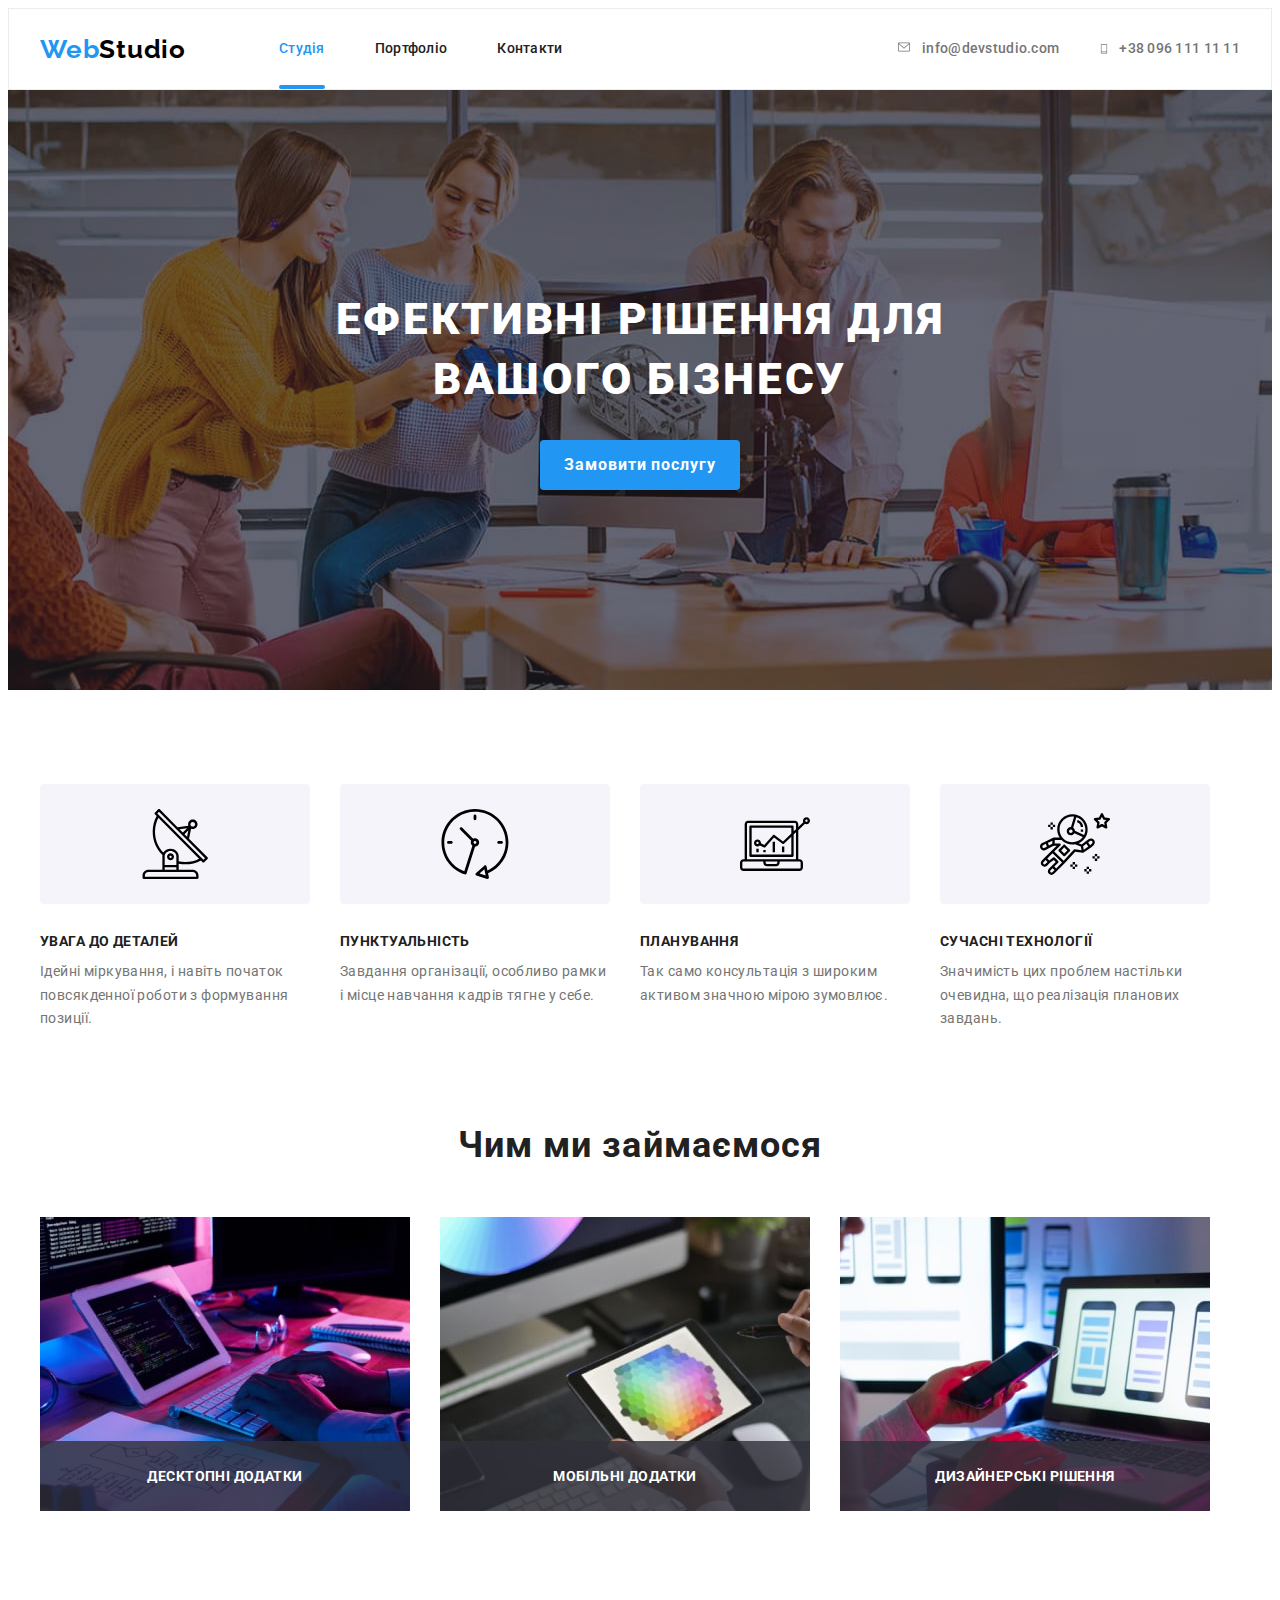
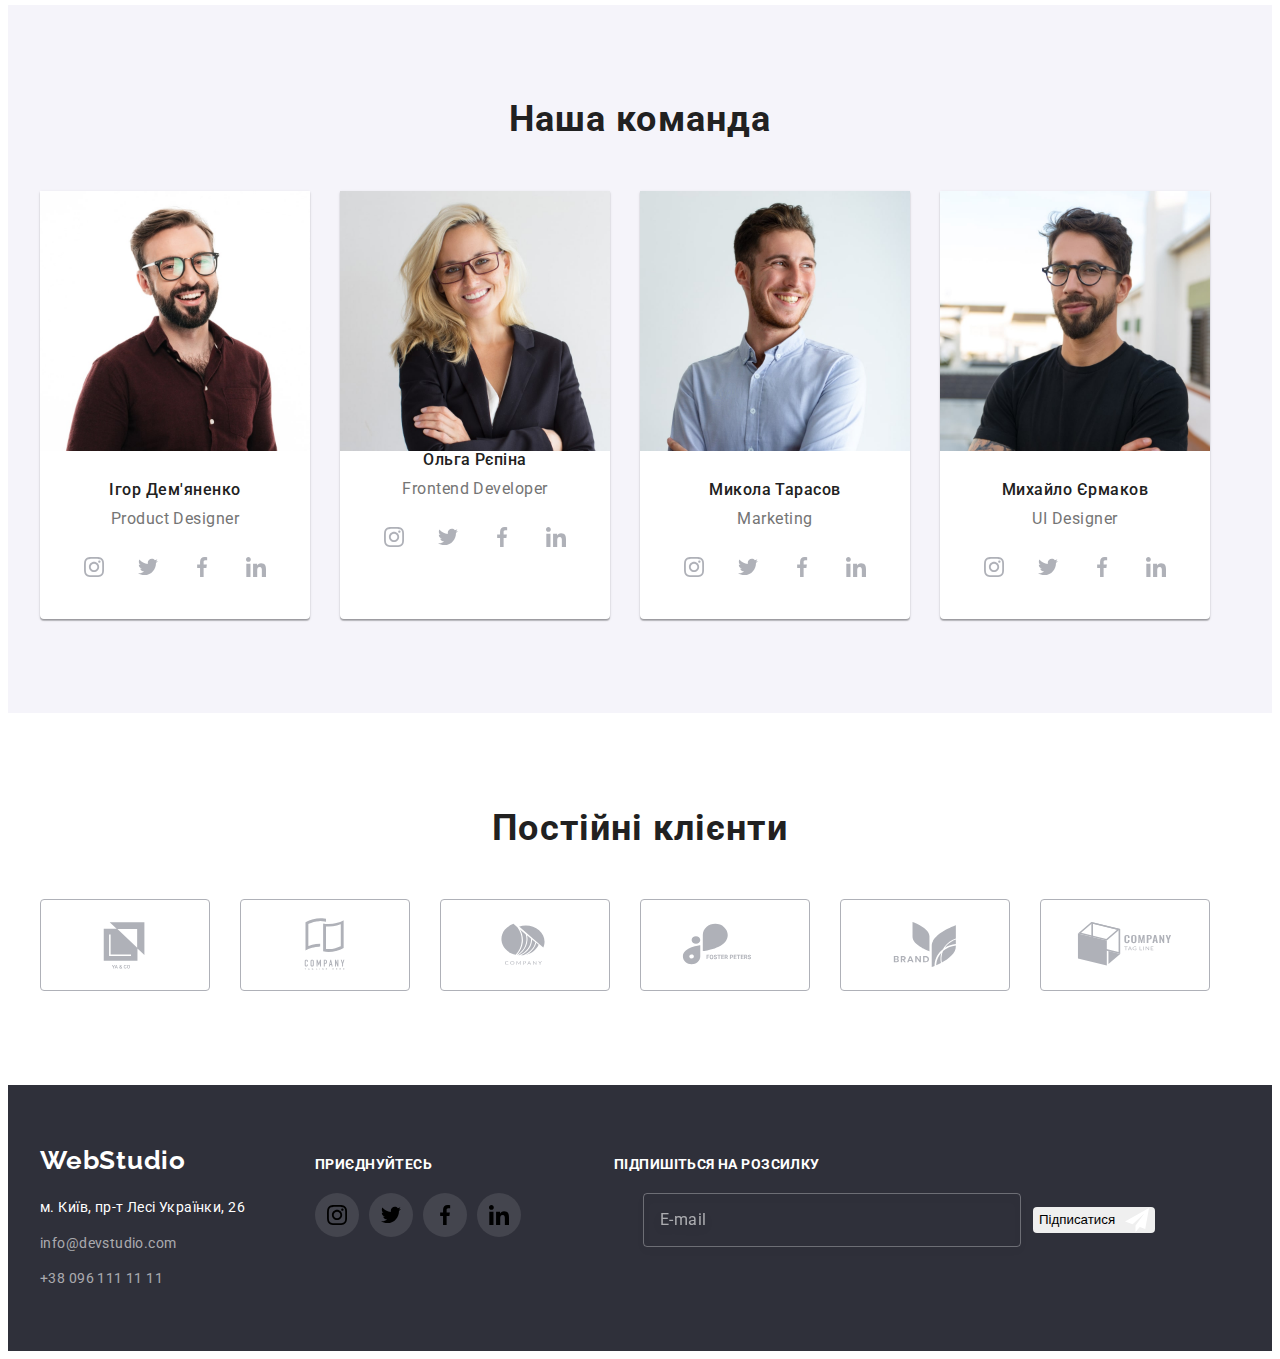
==== commit 1a264a67: "add" ====
--- a/index.html
+++ b/index.html
@@ -81,7 +81,7 @@
                         </use>
                     </svg>
                 </a>
-                <h3 class="about_title">УВАГА ДО ДЕТАЛЕЙ</h3>
+                <h3 class="about__title">УВАГА ДО ДЕТАЛЕЙ</h3>
                 <p class="about__sub-title">Ідейні міркування, і навіть початок повсякденної роботи з формування позиції.</p>
             </li>
             <li class="list about__items">
@@ -92,7 +92,7 @@
                         </use>
                     </svg>
                 </a>
-                <h3 class="about_title">ПУНКТУАЛЬНІСТЬ</h3>
+                <h3 class="about__title">ПУНКТУАЛЬНІСТЬ</h3>
                 <p class="about__sub-title">Завдання організації, особливо рамки і місце навчання кадрів тягне у себе.</p>
             </li>
             <li class="list about__items">
--- a/styles.css
+++ b/styles.css
@@ -490,9 +490,7 @@
     margin-right: 30px;
 }
 
-.partners-items{
-   
-}
+
 
 .partners-logo-link{
     color: #AFB1B8;
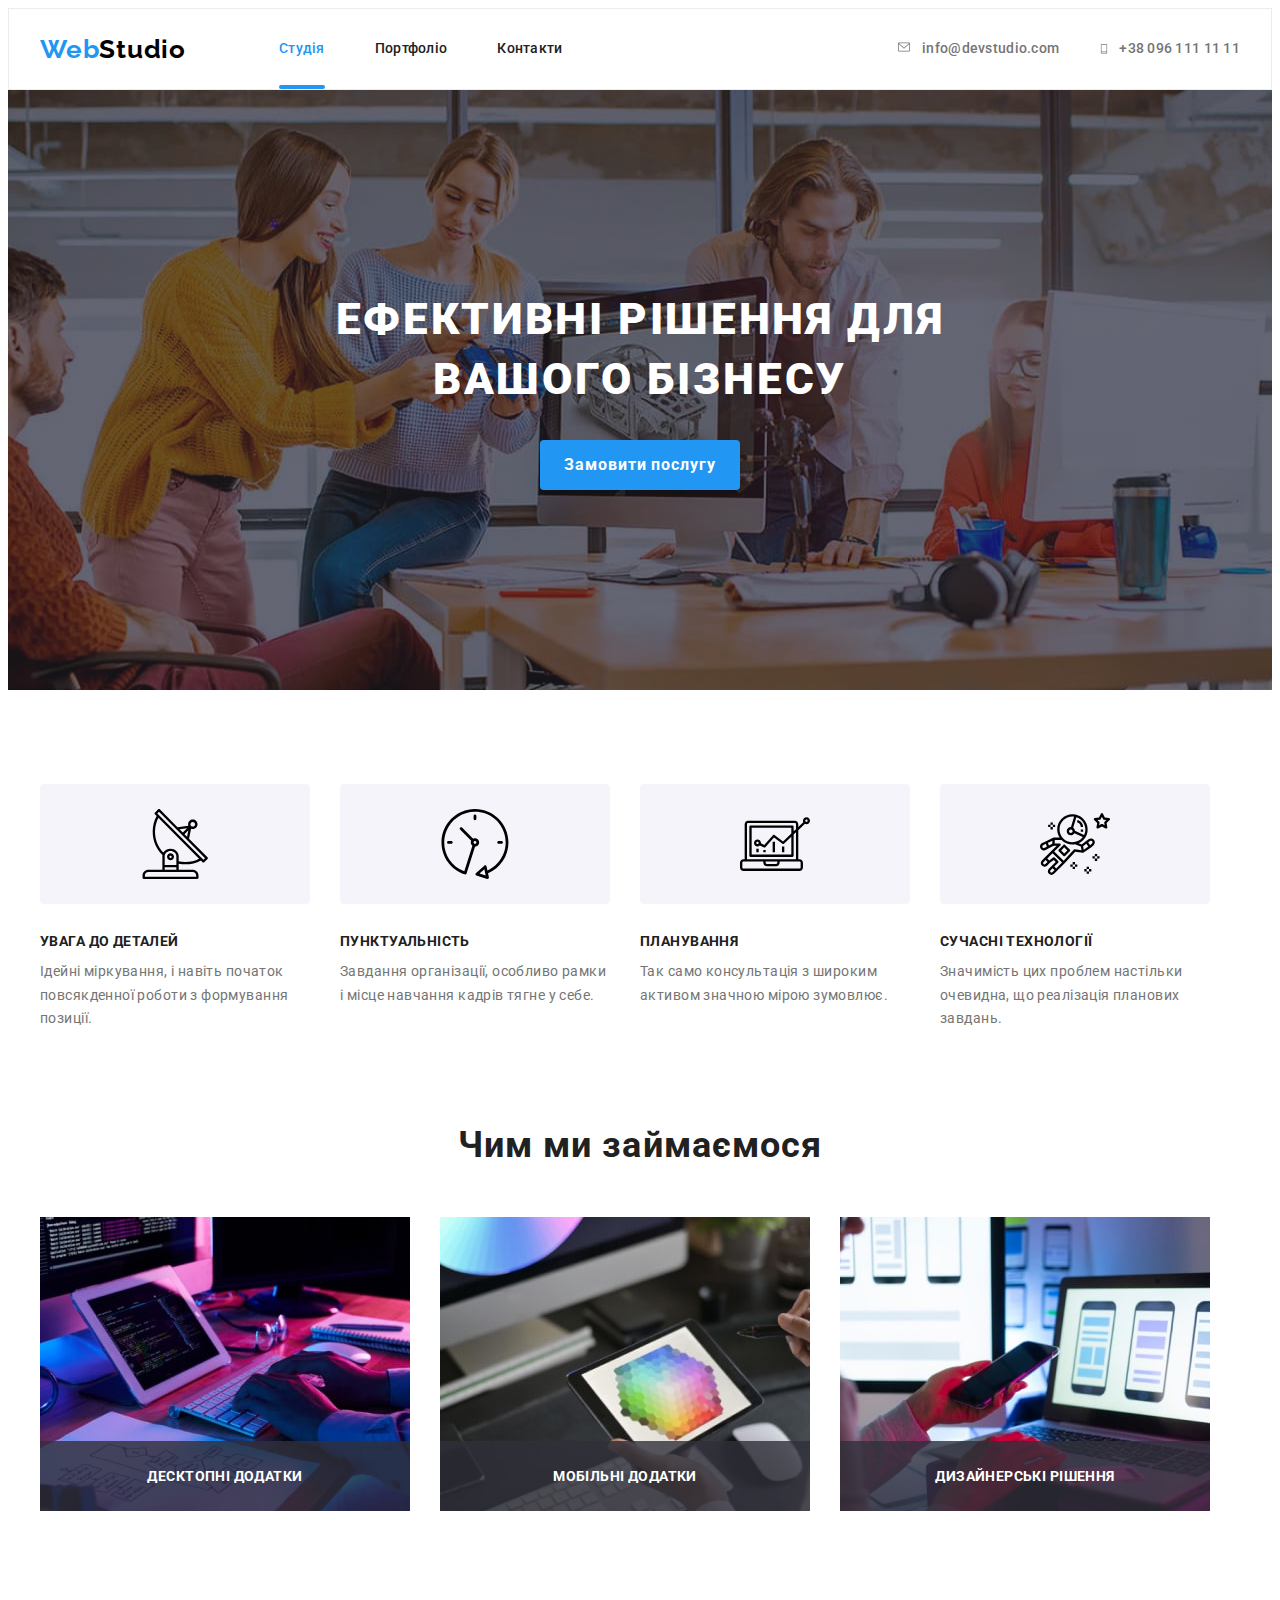
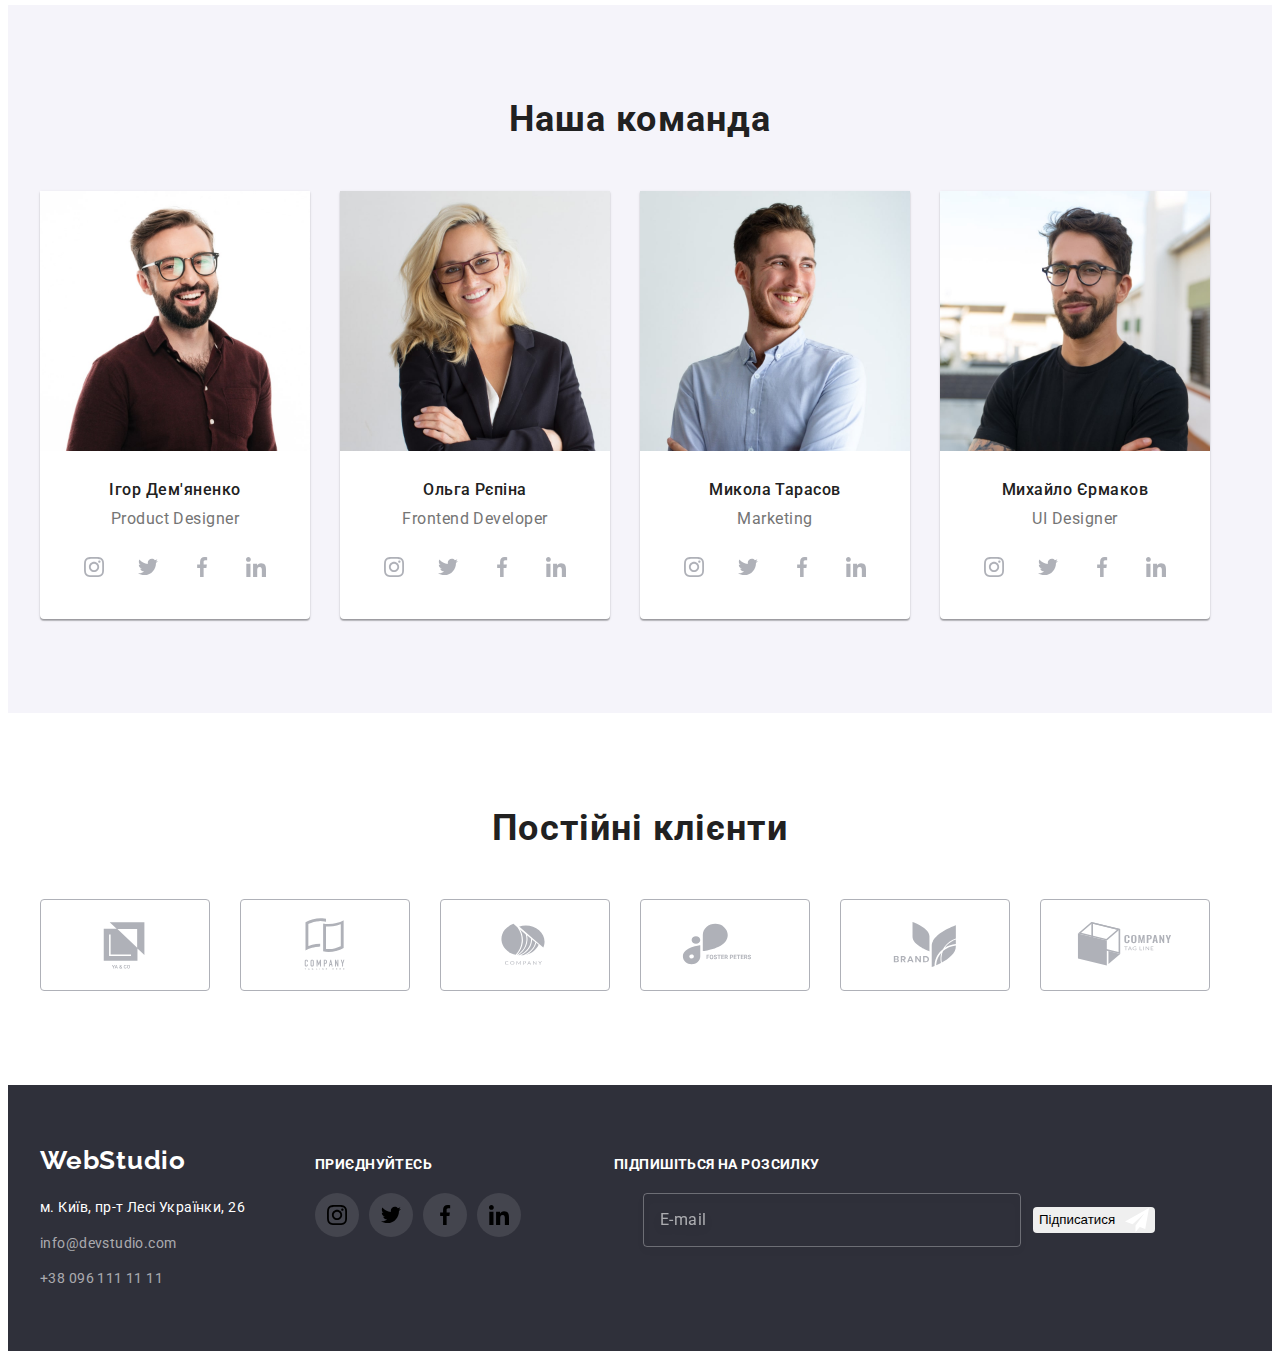
==== commit 633e039c: "add" ====
--- a/index.html
+++ b/index.html
@@ -187,7 +187,7 @@
                     </li>
                     <li class="team__items">
                         <img src="images/people_2-min.jpg" alt="Фото Ольга Рєпіна" width="270" class="team__img img">
-                        <div class="team-hero">
+                        <div class="team__hero">
                         <h3 class="team__name">Ольга Рєпіна</h3>
                         <p class="team__work">Frontend Developer</p>
                         <ul class="soc-list list">
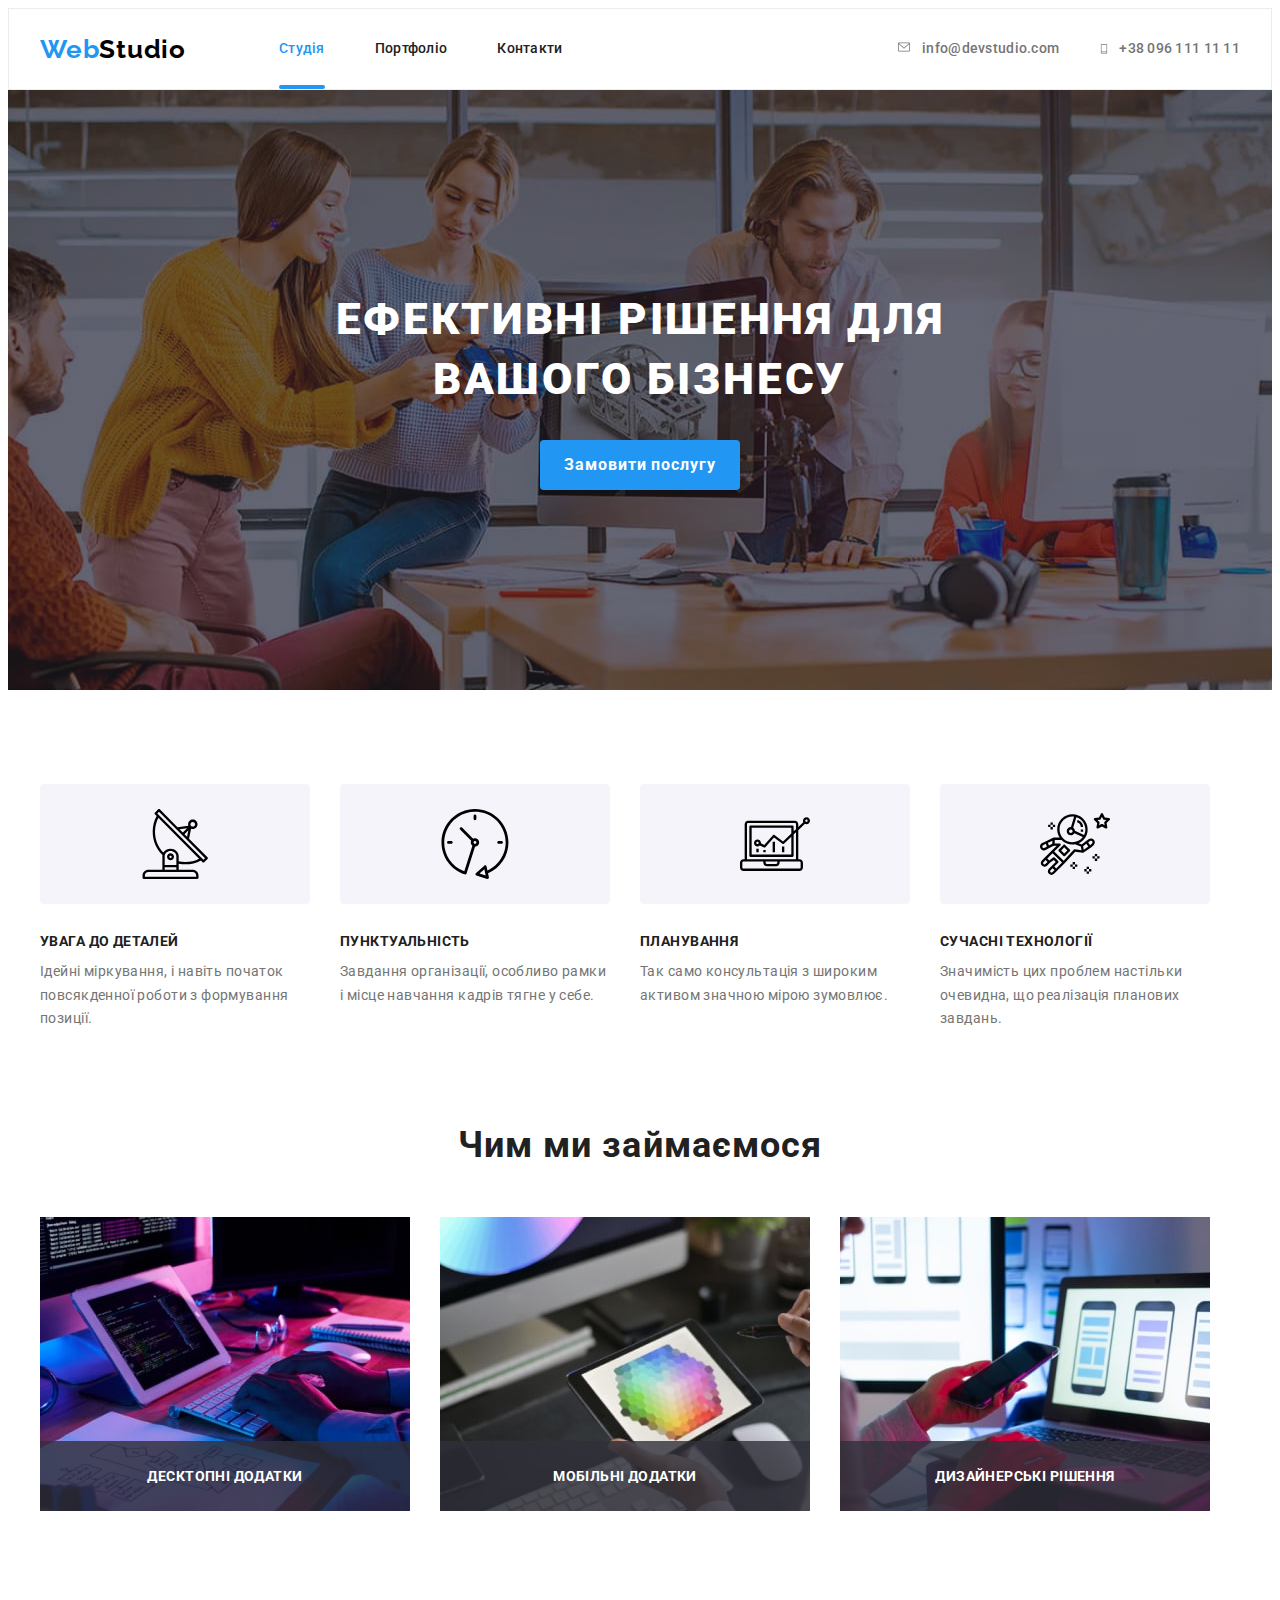
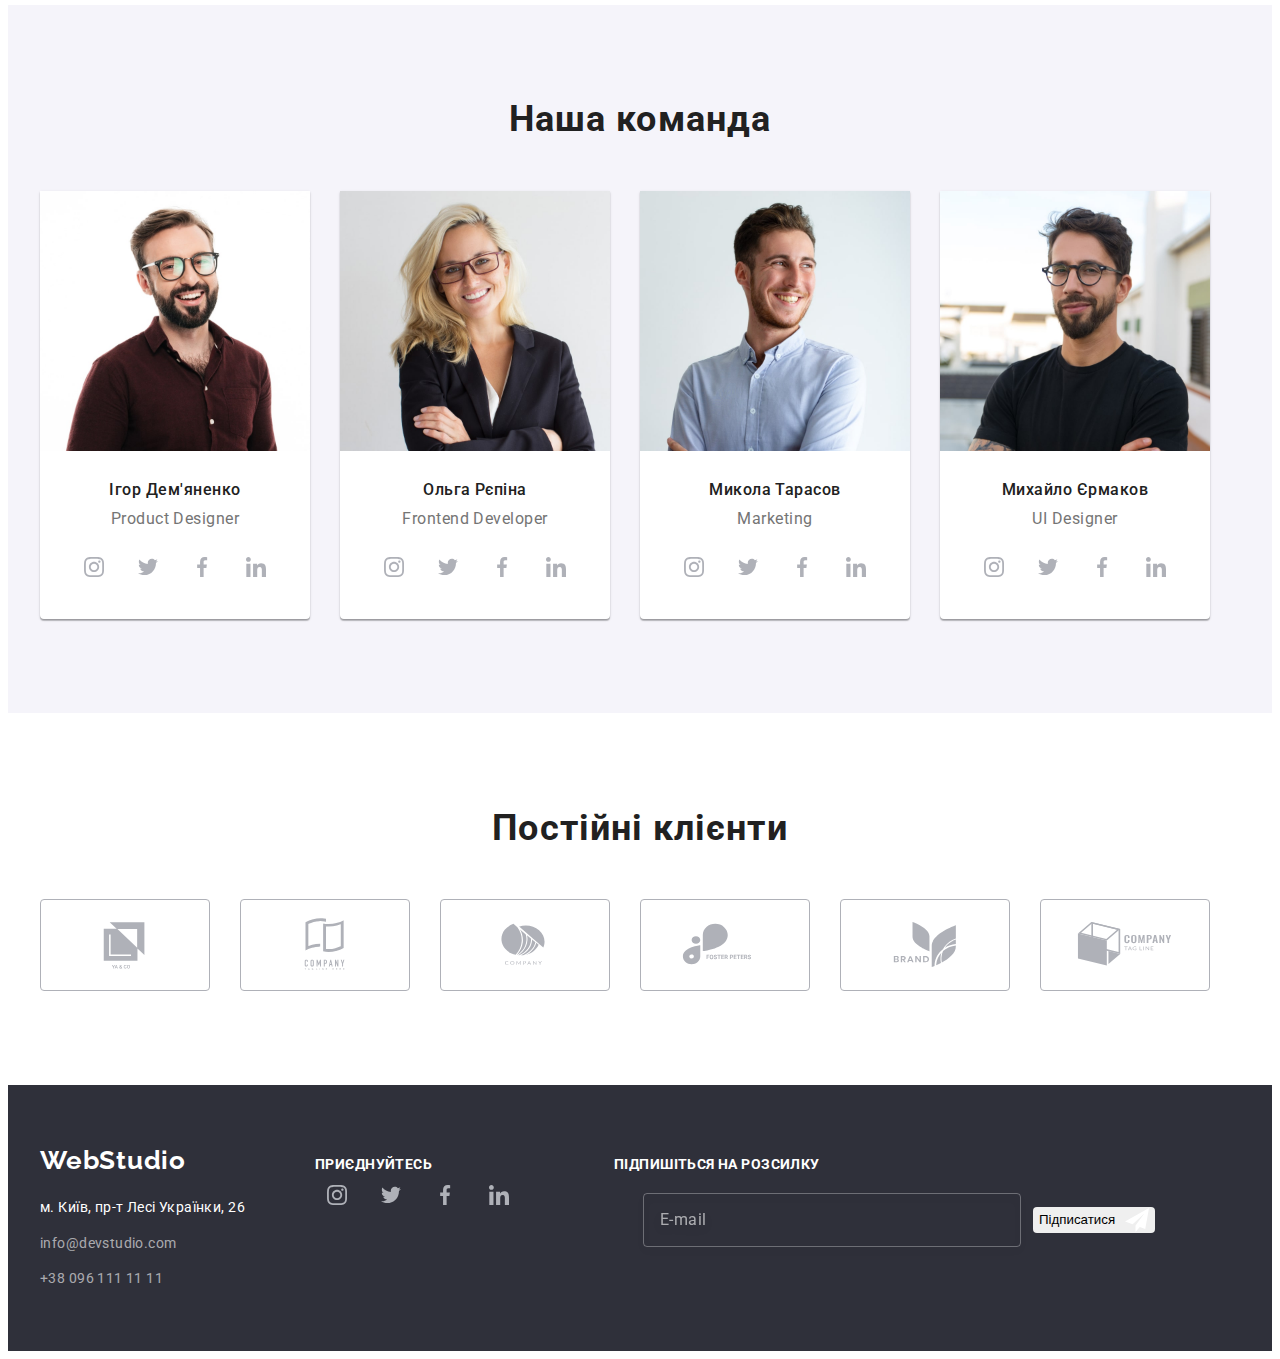
==== commit 43c010b3: "add" ====
--- a/index.html
+++ b/index.html
@@ -392,43 +392,42 @@
         </div>
         <div class="container-footer">
             <p class="footer-title">ПРИЄДНУЙТЕСЬ</p>
-            <ul class="footer-soc list">
-                
-            <li class="footer-soc-items">
-                <a href="#" class="footer-soc-link link">
-                    <svg width="20" height="20" class="soc-items">
-                        <use href="./images/icons.svg.svg#icon-instagram">
-                        </use>
-                    </svg>
-                </a>
-            </li>
-            <li class="footer-soc-items">
-                <a href="#" class="footer-soc-link link">
-                    <svg width="20" height="20" class="soc-items">
-                        <use href="./images/icons.svg.svg#icon-twitter">
-            
-                        </use>
-                    </svg>
-                </a>
-            </li>
-            <li class="footer-soc-items">
-                <a href="#" class="footer-soc-link link">
-                    <svg width="20" height="20" class="soc-items">
-                        <use href="./images/icons.svg.svg#icon-facebook">
-            
-                        </use>
-                    </svg>
-                </a>
-            </li>
-            <li class="footer-soc-items">
-                <a href="#" class="footer-soc-link link">
-                    <svg width="20" height="20" class="soc-items">
-                        <use href="./images/icons.svg.svg#icon-linkedin">
-            
-                        </use>
-                    </svg>
-                </a>
-            </li>
+            <ul class="soc-list list">
+                <li class="soc-list__items">
+                    <a href="#" class="soc-list__link link">
+                        <svg width="20" height="20" class="soc-list__icons">
+                            <use href="./images/icons.svg.svg#icon-instagram">
+                            </use>
+                        </svg>
+                    </a>
+                </li>
+                <li class="soc-list__items">
+                    <a href="#" class="soc-list__link link">
+                        <svg width="20" height="20" class="soc-list__icons">
+                            <use href="./images/icons.svg.svg#icon-twitter">
+            
+                            </use>
+                        </svg>
+                    </a>
+                </li>
+                <li class="soc-list__items">
+                    <a href="#" class="soc-list__link link">
+                        <svg width="20" height="20" class="soc-list__icons">
+                            <use href="./images/icons.svg.svg#icon-facebook">
+            
+                            </use>
+                        </svg>
+                    </a>
+                </li>
+                <li class="soc-list__items">
+                    <a href="#" class="soc-list__link link">
+                        <svg width="20" height="20" class="soc-list__icons">
+                            <use href="./images/icons.svg.svg#icon-linkedin">
+            
+                            </use>
+                        </svg>
+                    </a>
+                </li>
             </ul>
         
         </div>
--- a/styles.css
+++ b/styles.css
@@ -518,41 +518,41 @@
 
 /* -----------FOOTER----------- */
 
-.footer{
-        font-family: 'Raleway';
-        font-weight: 700;
-        font-size: 26px;
-        line-height: 1.19;
-        letter-spacing: 0.03em;
-        background-color: #2F303A;
-        padding: 60px 0;
-}
-
-.address{
-        font-family: 'Roboto';
-        font-style: normal;
-        font-weight: 400;
-        font-size: 14px;
-        line-height: 1.71;
-        letter-spacing: 0.03em;
-        color: var(--primery-color);
-        
-}
-
-
-.footer-contact{
-        font-family: 'Roboto';
-        font-style: normal;
-        font-weight: 400;
-        font-size: 14px;
-        line-height: 1.71;
-        letter-spacing: 0.03em;
-        color: rgba(255, 255, 255, 0.6);
-        transition: color 250ms var(--time-function), background-color 250ms var(--time-function), box-shadow 250ms var(--time-function);
+.footer {
+    font-family: 'Raleway';
+    font-weight: 700;
+    font-size: 26px;
+    line-height: 1.19;
+    letter-spacing: 0.03em;
+    background-color: #2F303A;
+    padding: 60px 0;
+}
+
+.address {
+    font-family: 'Roboto';
+    font-style: normal;
+    font-weight: 400;
+    font-size: 14px;
+    line-height: 1.71;
+    letter-spacing: 0.03em;
+    color: var(--primery-color);
+
+}
+
+
+.footer-contact {
+    font-family: 'Roboto';
+    font-style: normal;
+    font-weight: 400;
+    font-size: 14px;
+    line-height: 1.71;
+    letter-spacing: 0.03em;
+    color: rgba(255, 255, 255, 0.6);
+    transition: color 250ms var(--time-function), background-color 250ms var(--time-function), box-shadow 250ms var(--time-function);
 }
 
 .footer-contact:hover,
-.footer-contact:focus{
+.footer-contact:focus {
     color: var(--link-color);
 }
 
@@ -565,30 +565,30 @@
     margin-bottom: 12px;
 }
 
-.footer-soc{
-    display: flex;
-    
-}
-
-.container-footer{
+.footer-soc {
+    display: flex;
+
+}
+
+.container-footer {
     display: inline-block;
 }
 
-.container-logo{
+.container-logo {
     display: inline-block;
     margin-right: 70px;
 }
 
-.footer-dop{
+.footer-dop {
     display: flex;
     align-items: baseline;
 }
 
-.footer-soc-items:not(:last-child){
+.footer-soc-items:not(:last-child) {
     margin-right: 10px;
 }
 
-.footer-soc-link{
+.footer-soc-link {
     color: #FFFFFF;
     background: rgba(255, 255, 255, 0.1);
     width: 44px;
@@ -601,43 +601,43 @@
     transition: color 250ms var(--time-function), background-color 250ms var(--time-function), box-shadow 250ms var(--time-function);
 }
 
- .footer-soc-items{
+.footer-soc-items {
     margin-top: 20px;
- }
-
-
- .footer-soc-link:hover,
- .footer-soc-link:focus {
+}
+
+
+.footer-soc-link:hover,
+.footer-soc-link:focus {
     background: #2196F3;
- }
-
- .footer-title{
+}
+
+.footer-title {
     font-family: 'Roboto';
-        font-style: normal;
-        font-weight: 700;
-        font-size: 14px;
-        line-height: 1.14;
-        letter-spacing: 0.03em;
-        text-transform: uppercase;
-        color: #FFFFFF;
- }
-
- .footer-soc-mail{
+    font-style: normal;
+    font-weight: 700;
+    font-size: 14px;
+    line-height: 1.14;
+    letter-spacing: 0.03em;
+    text-transform: uppercase;
+    color: #FFFFFF;
+}
+
+.footer-soc-mail {
     display: block;
     margin-left: 93px;
     width: 570px;
     height: 86px;
     position: relative;
- }
-
- .footer-mail{
+}
+
+.footer-mail {
     display: flex;
     align-items: center;
     justify-content: center;
     margin-top: 20px;
- }
-
- .footer-soc-mail-input{
+}
+
+.footer-soc-mail-input {
     display: flex;
     width: 358px;
     height: 50px;
@@ -656,51 +656,50 @@
     letter-spacing: 0.03em;
     color: rgba(255, 255, 255, 0.6);
     cursor: pointer;
-    
- }
-
- .footer-soc-mail-input:focus,
- .footer-soc-mail-input:hover{
+
+}
+
+.footer-soc-mail-input:focus,
+.footer-soc-mail-input:hover {
     outline: transparent;
- }
-
- .footer-soc-mail-input::placeholder{
-    
+}
+
+.footer-soc-mail-input::placeholder {
+
     color: rgba(255, 255, 255, 0.6);
 
- }
-
- .footer-soc-mail label{
-        font-family: 'Roboto';
-        font-style: normal;
-        font-weight: 700;
-        font-size: 14px;
-        line-height: 16px;
-        letter-spacing: 0.03em;
-        text-transform: uppercase;
-    
-        color: #FFFFFF;
- }
-
- .footer-soc-mail-button{
+}
+
+.footer-soc-mail label {
+    font-family: 'Roboto';
+    font-style: normal;
+    font-weight: 700;
+    font-size: 14px;
+    line-height: 16px;
+    letter-spacing: 0.03em;
+    text-transform: uppercase;
+
+    color: #FFFFFF;
+}
+
+.footer-soc-mail-button {
     display: flex;
     justify-content: center;
     align-items: center;
     bottom: 0;
     right: 0;
     margin-left: 12px;
-    
-
-}
-
-
-
-
- .footer-soc-mail-svg{
+
+
+}
+
+
+
+
+.footer-soc-mail-svg {
     fill: #FFFFFF;
-    margin-left: 10px;
-   
- }
+    margin-left: 10px;}
+    
 /* ----------PORTFOLIO-hero---------- */
 
 
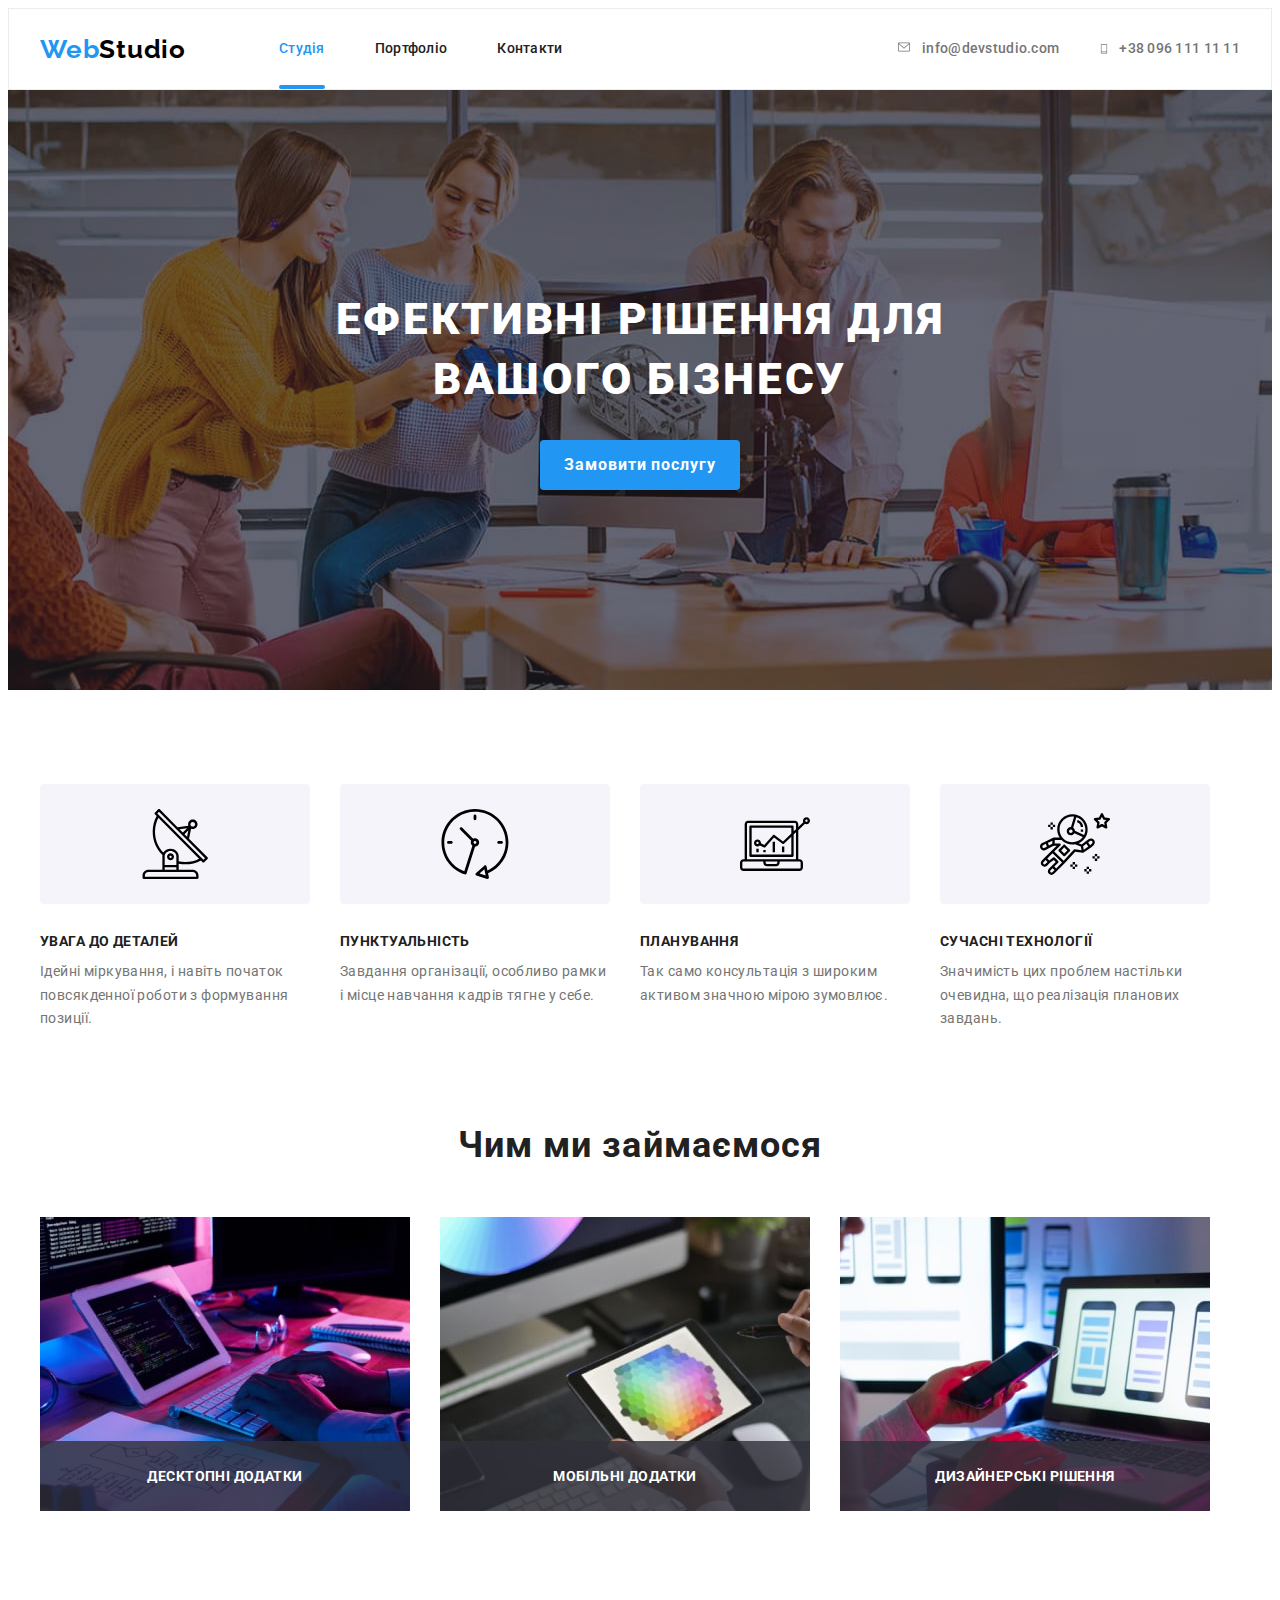
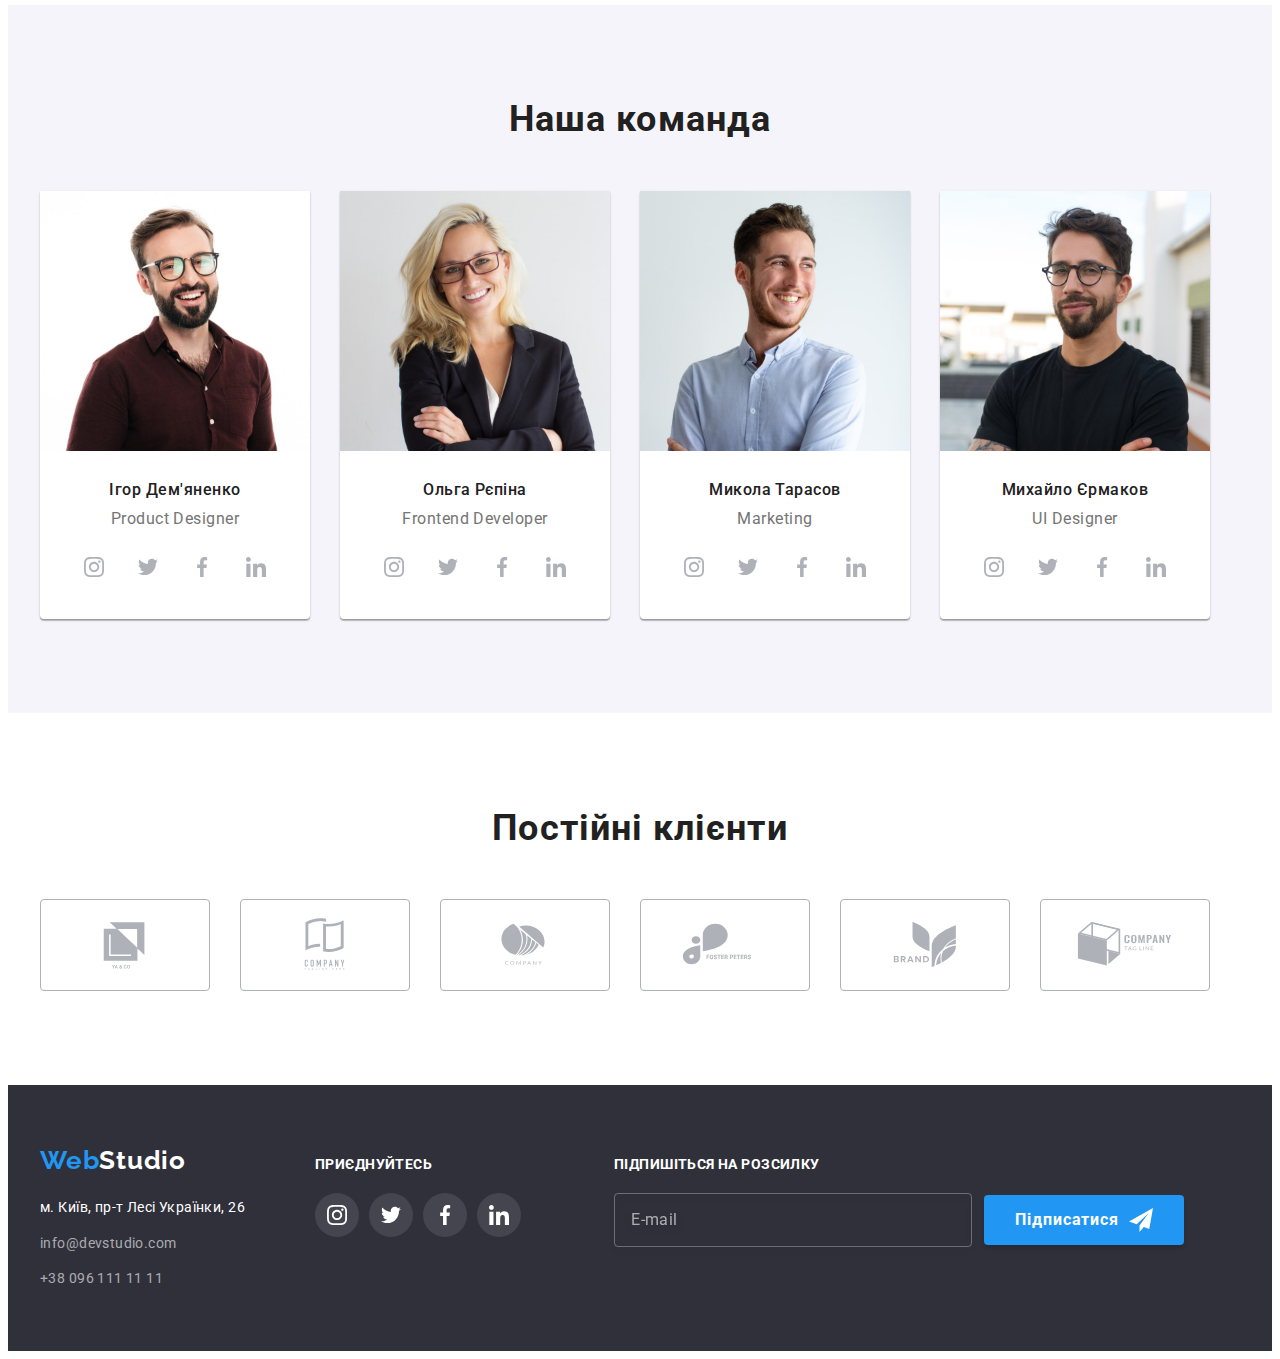
==== commit 0cf13a0c: "add" ====
--- a/index.html
+++ b/index.html
@@ -322,51 +322,51 @@
         </section>
         <section class="partners">
             <div class="container">
-                <h2 class="partners-title"> Постійні клієнти </h2>
+                <h2 class="partners_title"> Постійні клієнти </h2>
                 <ul class="partners-list list">
-                    <li class="partners-items">
-                        <a href="#" class="partners-logo-link link">
-                            <svg width="106" height="60" class="logo-items">
+                    <li class="partners-list_items">
+                        <a href="#" class="partners-list_logo-link link">
+                            <svg width="106" height="60" class="partners-list_logo-icons">
                         <use href="./images/icons.svg.svg#icon-partners-1">
                         </svg>
                         </use>
                         </a>
                     </li>
-                    <li class="partners-items">
-                        <a href="#" class="partners-logo-link link">
-                            <svg width="106" height="60" class="logo-items">
+                    <li class="partners-list_items">
+                        <a href="#" class="partners-list_logo-link link">
+                            <svg width="106" height="60" class="partners-list_logo-icons">
                                 <use href="./images/icons.svg.svg#icon-partners-2">
                             </svg>
                             </use>
                         </a>
                     </li>
-                    <li class="partners-items">
-                        <a href="#" class="partners-logo-link link">
-                            <svg width="106" height="60" class="logo-items">
+                    <li class="partners-list_items">
+                        <a href="#" class="partners-list_logo-link link">
+                            <svg width="106" height="60" class="partners-list_logo-icons">
                                 <use href="./images/icons.svg.svg#icon-partners-3">
                             </svg>
                             </use>
                         </a>
                     </li>
-                    <li class="partners-items">
-                        <a href="#" class="partners-logo-link link">
-                            <svg width="106" height="60" class="logo-items">
+                    <li class="partners-list_items">
+                        <a href="#" class="partners-list_logo-link link">
+                            <svg width="106" height="60" class="partners-list_logo-icons">
                                 <use href="./images/icons.svg.svg#icon-partners-4">
                             </svg>
                             </use>
                         </a>
                     </li>
-                    <li class="partners-items">
-                        <a href="#" class="partners-logo-link link">
-                            <svg width="106" height="60" class="logo-items">
+                    <li class="partners-list_items">
+                        <a href="#" class="partners-list_logo-link link">
+                            <svg width="106" height="60" class="partners-list_logo-icons">
                                 <use href="./images/icons.svg.svg#icon-partners-5">
                             </svg>
                             </use>
                         </a>
                     </li>
-                    <li class="partners-items">
-                        <a href="#" class="partners-logo-link link">
-                            <svg width="106" height="60" class="logo-items">
+                    <li class="partners-list_items">
+                        <a href="#" class="partners-list_logo-link link">
+                            <svg width="106" height="60" class="partners-list_logo-icons">
                                 <use href="./images/icons.svg.svg#icon-partners-6">
                             </svg>
                             </use>
@@ -378,9 +378,9 @@
     </main>
     <footer class="footer">
     <div class="container footer-dop">
-            <div class="container-logo">
-        <a class="logo-footer" href="">
-            <span class="logo-span">Web</span>Studio
+            <div class="footer-logo">
+        <a class="footer-logo_link" href="">
+            <span class="footer-logo_text">Web</span>Studio
         </a>
         <address class="address address-hero">
             м. Київ, пр-т Лесі Українки, 26
@@ -391,53 +391,53 @@
         </address>
         </div>
         <div class="container-footer">
-            <p class="footer-title">ПРИЄДНУЙТЕСЬ</p>
-            <ul class="soc-list list">
-                <li class="soc-list__items">
-                    <a href="#" class="soc-list__link link">
-                        <svg width="20" height="20" class="soc-list__icons">
-                            <use href="./images/icons.svg.svg#icon-instagram">
-                            </use>
-                        </svg>
-                    </a>
-                </li>
-                <li class="soc-list__items">
-                    <a href="#" class="soc-list__link link">
-                        <svg width="20" height="20" class="soc-list__icons">
-                            <use href="./images/icons.svg.svg#icon-twitter">
-            
-                            </use>
-                        </svg>
-                    </a>
-                </li>
-                <li class="soc-list__items">
-                    <a href="#" class="soc-list__link link">
-                        <svg width="20" height="20" class="soc-list__icons">
-                            <use href="./images/icons.svg.svg#icon-facebook">
-            
-                            </use>
-                        </svg>
-                    </a>
-                </li>
-                <li class="soc-list__items">
-                    <a href="#" class="soc-list__link link">
-                        <svg width="20" height="20" class="soc-list__icons">
-                            <use href="./images/icons.svg.svg#icon-linkedin">
-            
-                            </use>
-                        </svg>
-                    </a>
-                </li>
+            <p class="footer_title">ПРИЄДНУЙТЕСЬ</p>
+            <ul class="footer-soc-list list">
+            <li class="footer-soc-list_items">
+                <a href="#" class="footer-soc-list_link link">
+                    <svg width="20" height="20" class="footer-soc-list_icons">
+                        <use href="./images/icons.svg.svg#icon-instagram">
+                        </use>
+                    </svg>
+                </a>
+            </li>
+            <li class="footer-soc-list_items">
+                <a href="#" class="footer-soc-list_link link">
+                    <svg width="20" height="20" class="footer-soc-list_icons">
+                        <use href="./images/icons.svg.svg#icon-twitter">
+            
+                        </use>
+                    </svg>
+                </a>
+            </li>
+            <li class="footer-soc-list_items">
+                <a href="#" class="footer-soc-list_link link">
+                    <svg width="20" height="20" class="footer-soc-list_icons">
+                        <use href="./images/icons.svg.svg#icon-facebook">
+            
+                        </use>
+                    </svg>
+                </a>
+            </li>
+            <li class="footer-soc-list_items">
+                <a href="#" class="footer-soc-list_link link">
+                    <svg width="20" height="20" class="footer-soc-list_icons">
+                        <use href="./images/icons.svg.svg#icon-linkedin">
+            
+                        </use>
+                    </svg>
+                </a>
+            </li>
             </ul>
         
         </div>
         <form action="">
+            <div class="footer-mail">
+            <p class="footer_title">Підпишіться на розсилку</p>
             <div class="footer-soc-mail">
-            <p class="footer-title">Підпишіться на розсилку</p>
-            <div class="footer-mail">
-            <input placeholder="E-mail" type="mail" id="mail" name="mail" class="footer-soc-mail-input">
-            <button type="submit" class="button hero-btn footer-soc-mail-button">Підписатися
-                <svg width="24" height="24" class="footer-soc-mail-svg">
+            <input placeholder="E-mail" type="mail" id="mail" name="mail" class="footer-soc-mail_input">
+            <button type="submit" class="button btn footer-soc-mail_button">Підписатися
+                <svg width="24" height="24" class="footer-soc-mail_icons">
                 <use href="./images/icons.svg.svg#icon-send">
             
                 </use>
@@ -450,21 +450,21 @@
     </footer>
     <div  class="backdrop is-hidden " data-modal>
         <div class="modal">
-            <button class=" modal-close btn">
-                <svg width="18" height="18" class="modal-svg-close" data-modal-close>
+            <button class=" modal_button-close">
+                <svg width="18" height="18" class="modal_icon-close" data-modal-close>
                     <use href="./images/icons.svg.svg#icon-close-modal">
 
                     </use>
                 </svg>
             </button>
-            <p class="modal-hedding">Залиште свої дані, ми вам передзвонимо</p>
+            <p class="modal_hedding">Залиште свої дані, ми вам передзвонимо</p>
             <form action="">
                 <div class="modal-input-group">
                 <label for="name">Ім'я</label>
                 <div class="modal-svg">
-                <input type="text" class="modal-input" name="name" id="name" required>
-                
-                <svg width="15" height="12" class="modal-input-items">
+                <input type="text" class="modal-svg_input" name="name" id="name" required>
+                
+                <svg width="15" height="12" class="modal-svg_icons">
                  <use href="./images/icons.svg.svg#icon-modal-name">
             
                  </use>
@@ -474,8 +474,8 @@
                 <div class="modal-input-group">
                 <label for="tel">Телефон</label>
                 <div class="modal-svg">
-                <input type="tel" class="modal-input" name="tel" id="tel" required>
-                <svg width="15" height="12" class="modal-input-items">
+                <input type="tel" class="modal-svg_input" name="tel" id="tel" required>
+                <svg width="15" height="12" class="modal-svg_icons">
                     <use href="./images/icons.svg.svg#icon-modal-tel">
                 
                     </use>
@@ -485,8 +485,8 @@
                 <div class="modal-input-group">
                 <label for="mail">Пошта</label>
                 <div class="modal-svg">
-                <input type="email" class="modal-input" name="mail" id="mail" required>
-                <svg width="15" height="12" class="modal-input-items">
+                <input type="email" class="modal-svg_input" name="mail" id="mail" required>
+                <svg width="15" height="12" class="modal-svg_icons">
                     <use href="./images/icons.svg.svg#icon-modal-mail">
                 
                     </use>
@@ -495,14 +495,14 @@
                 </div>
                 <div class="modal-input-group">
                 <label for="coment">Коментар</label>
-                <textarea class="modal-coment" name="coment" id="coment" placeholder="Введіть текст"></textarea>
+                <textarea class="modal_coment" name="coment" id="coment" placeholder="Введіть текст"></textarea>
                 </div>
                 <div class="modal-input-group ">
-                    <input type="checkbox" name="politic" id="politic" class="modal-politic-check visually-hidden"  >
-                    <label for="politic" class="modal-politic">Погоджуюся з розсилкою та приймаю <a href="" class="modal-politic-contract">Умови договору</a></label>
+                    <input type="checkbox" name="politic" id="politic" class="modal_politic-check visually-hidden"  >
+                    <label for="politic" class="modal_politic">Погоджуюся з розсилкою та приймаю <a href="" class="modal_politic-contract">Умови договору</a></label>
                     
                 </div>
-                <button type="submit" class="hero-btn btn-modal button">Відправити</button>
+                <button type="submit" class="modal_button">Відправити</button>
             </form>
         </div>
         
--- a/styles.css
+++ b/styles.css
@@ -256,6 +256,20 @@
 button{
     border-radius: 4px;
     display: block;
+        font-family: 'Roboto';
+        font-style: normal;
+        font-weight: 700;
+        font-size: 16px;
+        line-height: 1.88;
+        align-items: center;
+        text-align: center;
+        letter-spacing: 0.06em;
+        color: var(--primery-color);
+        margin: 0 auto;
+        box-shadow: 0px 4px 4px rgba(0, 0, 0, 0.15);
+        height: 50px;
+        background-color: #2196F3;
+        transition: color 250ms var(--time-function), background-color 250ms var(--time-function), box-shadow 250ms var(--time-function)
     
     
     
@@ -478,7 +492,7 @@
 
 }
 
-.partners-title{
+.partners_title{
     font-size: 36px;
     line-height: 42px;
     text-align: center;
@@ -486,13 +500,13 @@
     color: #212121;
     margin-bottom: 50px;
 }
-.partners-items:not(:last-child){
+.partners-list_items:not(:last-child){
     margin-right: 30px;
 }
 
 
 
-.partners-logo-link{
+.partners-list_logo-link{
     color: #AFB1B8;
     width: 170px;
     height: 92px;
@@ -505,13 +519,13 @@
     transition: color 250ms var(--time-function), background-color 250ms var(--time-function), box-shadow 250ms var(--time-function), border-color 250ms var(--time-function);
 }
 
-.partners-logo-link:hover,
-.partners-logo-link:focus {
+.partners-list_logo-link:hover,
+.partners-list_logo-link:focus {
     color: #2196F3;
     border-color: #2196F3;
 }
 
-.logo-items{
+.partners-list_logo-icons{
     fill: currentColor;
     transition: color 250ms var(--time-function), background-color 250ms var(--time-function), box-shadow 250ms var(--time-function);
 }
@@ -556,16 +570,24 @@
     color: var(--link-color);
 }
 
-.logo-footer {
+.footer-logo_link {
     color: #FFFFFF;
     margin-bottom: 20px;
 }
 
+.footer-logo_text{
+    font-weight: 700;
+    font-size: 26px;
+    line-height: 1.19;
+    letter-spacing: 0.03em;
+    color: #2196F3;
+}
+
 .address-hero:not(:last-child) {
     margin-bottom: 12px;
 }
 
-.footer-soc {
+.footer-soc-list {
     display: flex;
 
 }
@@ -574,7 +596,7 @@
     display: inline-block;
 }
 
-.container-logo {
+.footer-logo {
     display: inline-block;
     margin-right: 70px;
 }
@@ -584,11 +606,11 @@
     align-items: baseline;
 }
 
-.footer-soc-items:not(:last-child) {
+.footer-soc-list_items:not(:last-child) {
     margin-right: 10px;
 }
 
-.footer-soc-link {
+.footer-soc-list_link {
     color: #FFFFFF;
     background: rgba(255, 255, 255, 0.1);
     width: 44px;
@@ -601,17 +623,22 @@
     transition: color 250ms var(--time-function), background-color 250ms var(--time-function), box-shadow 250ms var(--time-function);
 }
 
-.footer-soc-items {
+.footer-soc-list {
     margin-top: 20px;
 }
 
 
-.footer-soc-link:hover,
-.footer-soc-link:focus {
+.footer-soc-list_link:hover,
+.footer-soc-list_link:focus {
     background: #2196F3;
 }
 
-.footer-title {
+.footer-soc-list_icons {
+    fill: currentColor;
+    transition: color 250ms var(--time-function), background-color 250ms var(--time-function), box-shadow 250ms var(--time-function);
+}
+
+.footer_title {
     font-family: 'Roboto';
     font-style: normal;
     font-weight: 700;
@@ -622,7 +649,7 @@
     color: #FFFFFF;
 }
 
-.footer-soc-mail {
+.footer-mail {
     display: block;
     margin-left: 93px;
     width: 570px;
@@ -630,14 +657,14 @@
     position: relative;
 }
 
-.footer-mail {
+.footer-soc-mail {
     display: flex;
     align-items: center;
     justify-content: center;
     margin-top: 20px;
 }
 
-.footer-soc-mail-input {
+.footer-soc-mail_input {
     display: flex;
     width: 358px;
     height: 50px;
@@ -659,12 +686,12 @@
 
 }
 
-.footer-soc-mail-input:focus,
-.footer-soc-mail-input:hover {
+.footer-soc-mail_input:focus,
+.footer-soc-mail_input:hover {
     outline: transparent;
 }
 
-.footer-soc-mail-input::placeholder {
+.footer-soc-mail_input::placeholder {
 
     color: rgba(255, 255, 255, 0.6);
 
@@ -682,24 +709,24 @@
     color: #FFFFFF;
 }
 
-.footer-soc-mail-button {
+.footer-soc-mail_button {
     display: flex;
     justify-content: center;
     align-items: center;
     bottom: 0;
     right: 0;
     margin-left: 12px;
-
-
-}
-
-
-
-
-.footer-soc-mail-svg {
+    min-width: 200px;
+
+}
+
+
+
+
+.footer-soc-mail_icons {
     fill: #FFFFFF;
     margin-left: 10px;}
-    
+
 /* ----------PORTFOLIO-hero---------- */
 
 
@@ -709,14 +736,14 @@
 }
 
 
-.portfolio-list{
+.portfolio_list{
     display: flex;
     width: 569px;
     margin: 0px auto 50px;
     
 }
 
-.portfolio-btn {
+.portfolio_btn {
         font-family: 'Roboto';
         font-style: normal;
         font-weight: 500;
@@ -730,17 +757,18 @@
         white-space: nowrap;
         border: none;
         transition: color 250ms var(--time-function), background-color 250ms var(--time-function), box-shadow 250ms var(--time-function);
-        
-}
-
-.portfolio-btn:hover,
-.portfolio-btn:focus {
+        justify-content: center;
+        align-items: center;
+}
+
+.portfolio_btn:hover,
+.portfolio_btn:focus {
     color: #FFFFFF;;
     background-color: #2196F3;
     box-shadow: 0px 3px 1px rgba(0, 0, 0, 0.1), 0px 1px 2px rgba(0, 0, 0, 0.08), 0px 2px 2px rgba(0, 0, 0, 0.12);
     border-radius: 4px;
 }
-.portfolio-list >li:not(:last-child){
+.portfolio_list >li:not(:last-child){
     margin-right: 8px;
 }
 
@@ -748,7 +776,7 @@
 /* -----------PORTFOLIO-CATEGORY----------- */
 
 
-.category-list {
+.portfolio-category_items {
     width: 370px;
     height: 404px;
     margin-left: 30px;
@@ -756,19 +784,19 @@
     transition: color 250ms var(--time-function), background-color 250ms var(--time-function), box-shadow 250ms var(--time-function);
 }
 
-.category-list:hover,
-.category-list:focus {
+.portfolio-category_items:hover,
+.portfolio-category_items:focus {
     box-shadow: 0px 1px 1px rgba(0, 0, 0, 0.12), 0px 4px 4px rgba(0, 0, 0, 0.06), 1px 4px 6px rgba(0, 0, 0, 0.16);
 }
 
-.about-category-hero {
+.portfolio-category_info {
     position: relative;
     width: 100%;
     overflow: hidden;
 
 }
 
-.text-about-category-hero {
+.portfolio-category_text {
     position: absolute;
     background: rgba(33, 150, 243, 0.9);
     font-weight: 400;
@@ -786,14 +814,14 @@
 
 }
 
-.about-category-hero:hover .text-about-category-hero,
-.about-category-hero:focus .text-about-category-hero {
+.portfolio-category_info:hover .portfolio-category_text,
+.portfolio-category_info:focus .portfolio-category_text {
 
     transform: translateY(0);
 
 }
 
-.category-name {
+.portfolio-category_name {
     font-weight: 700;
     font-size: 18px;
     line-height: 2;
@@ -801,14 +829,14 @@
 
 }
 
-.category-work {
+.portfolio-category_work {
     font-size: 16px;
     line-height: 1.88;
     letter-spacing: 0.03em;
     color: #757575;
 }
 
-.category-hero {
+.portfolio-category_list {
 
     display: flex;
     flex-wrap: wrap;
@@ -816,7 +844,7 @@
     margin-bottom: -30px;
 }
 
-.category-list-hero {
+.portfolio-category_hero {
     padding: 20px 24px;
     background: #FFFFFF;
     border: 1px solid #EEEEEE;
@@ -865,7 +893,7 @@
    
 }
 
-.modal-close{
+.modal_button-close{
     width: 30px;
     height: 30px;
     position: absolute;
@@ -881,18 +909,18 @@
     
 }
 
-.modal-svg-close{
+.modal_icon-close{
     transition: fill 250ms var(--time-function), background-color 250ms var(--time-function), box-shadow 250ms var(--time-function);
 }
 
 
 
-.modal-svg-close:hover,
-.modal-svg-close:focus{
+.modal_icon-close:hover,
+.modal_icon-close:focus{
     fill: #2196F3;
 }
 
-.modal-hedding{
+.modal_hedding{
         font-family: 'Roboto';
         font-style: normal;
         font-weight: 700;
@@ -903,7 +931,16 @@
         color: #212121;
         margin-bottom: 12px;
 }
-.modal-input{
+
+
+.modal-input-group {
+    margin-bottom: 10px;
+
+}
+
+
+ 
+.modal-svg_input{
     display: flex;
     border: 1px solid rgba(33, 33, 33, 0.2);
     border-radius: 4px;
@@ -913,24 +950,20 @@
     transition: color 250ms var(--time-function), background-color 250ms var(--time-function), border-colo 250ms var(--time-function);
 }
 
-.modal-input:focus,
-.modal-input:hover{
+.modal-svg_input:focus,
+.modal-svg_input:hover{
     cursor: pointer;
     border-color: #2196F3 ;
-outline: transparent;}
-
-.modal-input:focus + svg,
-.modal-input:hover + svg {
+    outline: transparent;}
+
+.modal-svg_input:focus + svg,
+.modal-svg_input:hover + svg {
 
     fill: #2196F3;
     
 }
 
 
-.modal-input-group{
-margin-bottom: 10px;
-
-}
 .modal-input-group label{
   display: block;
   font-weight: 400;
@@ -941,7 +974,7 @@
   margin-bottom: 4px;
 }
 
-.modal-coment{
+.modal_coment{
     border: 1px solid rgba(33, 33, 33, 0.2);
     border-radius: 4px;
     width: 448px;
@@ -955,11 +988,11 @@
     color: black;
 }
 
-.modal-coment:focus,
-.modal-coment:hover{
+.modal_coment:focus,
+.modal_coment:hover{
     outline: transparent;
 }
-.modal-coment::placeholder{
+.modal_coment::placeholder{
         color: rgba(117, 117, 117, 0.5);
 }
 
@@ -967,7 +1000,7 @@
     position: relative;
 }
 
-.modal-input-items{
+.modal-svg_icons{
     position: absolute;
     top: 50%;
     left: 15px;
@@ -975,7 +1008,7 @@
     transition: fill 250ms var(--time-function), background-color 250ms var(--time-function), box-shadow 250ms var(--time-function);
 }
 
-.modal-politic{
+.modal_politic{
         font-weight: 400;
         font-size: 14px;
         line-height: 1.71;
@@ -984,7 +1017,7 @@
         white-space: nowrap;
 }
 
-.modal-politic::before{
+.modal_politic::before{
     content: "";
     width: 16px;
     height: 15px;
@@ -995,19 +1028,19 @@
     margin-left: 12px;
 }
 
-.modal-politic-contract{
+.modal_politic-contract{
     text-decoration: underline;
     color: #2196F3;
     margin-left: 7px;
 }
 
-label.modal-politic{
+label.modal_politic{
     display: flex;
     margin-top: 20px;
     font-size: 14px;
 }
 
-.modal-politic-check:checked + label::before{
+.modal_politic-check:checked + label::before{
     background-color: #2196F3;
     border: none;
     background-image: url(/images/check.svg);
@@ -1019,7 +1052,7 @@
     margin-top: 30px;
 }
 
-.btn-modal{
+.modal_button{
     border: none;
-
+    min-width: 200px;
 }